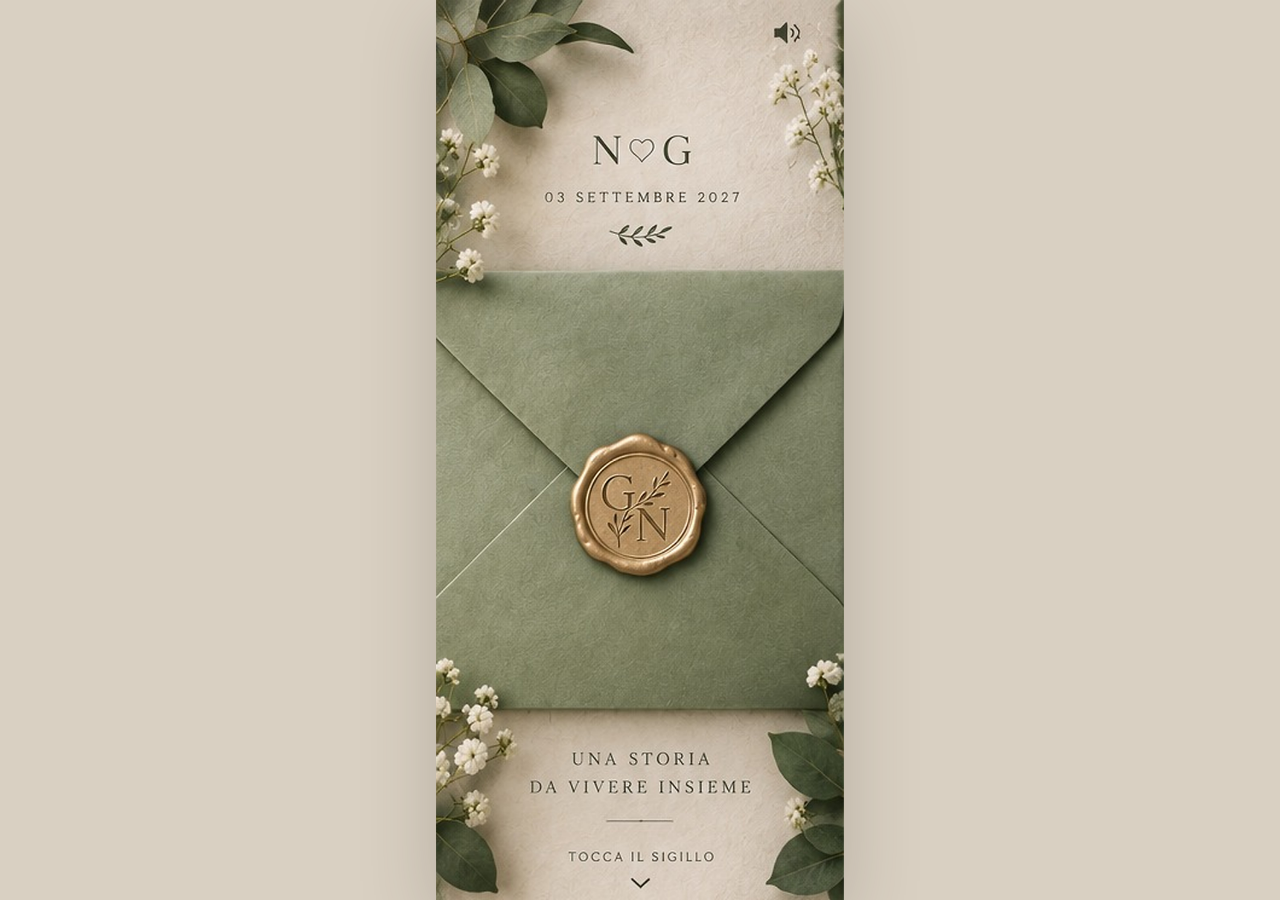
==== index.html @ 0cce2d33 "Add files via upload" ====
<!doctype html>
<html lang="it">
<head>
  <meta charset="utf-8">
  <meta name="viewport" content="width=device-width,initial-scale=1,viewport-fit=cover">
  <meta name="theme-color" content="#f4efe5">
  <meta http-equiv="Cache-Control" content="no-cache, no-store, must-revalidate">
  <meta http-equiv="Pragma" content="no-cache">
  <meta http-equiv="Expires" content="0">
  <meta name="wedding-site-version" content="tenuta-cartirago-foto-tramonto">
  <title>Nicola ♡ Giada — The Wedding Book</title>

  <link rel="preconnect" href="https://fonts.googleapis.com">
  <link rel="preconnect" href="https://fonts.gstatic.com" crossorigin>
  <link href="https://fonts.googleapis.com/css2?family=Allura&family=Cormorant+Garamond:wght@400;500;600&family=Lora:ital,wght@0,400;1,400&display=swap" rel="stylesheet">
  <style>
:root{
  --ivory:#f8f3e8;
  --paper:#fbf7ee;
  --paper-dark:#eee5d5;
  --sage:#9da58a;
  --sage-light:#c7ccb7;
  --sage-dark:#606a54;
  --olive:#747c62;
  --gold:#c6a66a;
  --ink:#36382f;
  --muted:#76766c;
  --shadow:rgba(61,49,32,.20);
  --ease:cubic-bezier(.22,.72,.2,1);
}

*{box-sizing:border-box}

html,body{
  margin:0;
  min-height:100%;
  background:#171914;
  color:var(--ink);
  font-family:"Lora",serif;
}

button,input,textarea,select{font:inherit}
button{touch-action:manipulation}
.hidden{display:none!important}

.screen{
  min-height:100svh;
  position:relative;
  overflow:hidden;
}

/* INTRO */

.intro{
  display:grid;
  place-items:center;
  text-align:center;
  color:#f4ead9;
  background:
    radial-gradient(circle at 50% 34%,rgba(221,201,161,.18),transparent 28%),
    linear-gradient(180deg,#080a07,#11150f);
}

.intro::after{
  content:"";
  position:absolute;
  inset:0;
  background:radial-gradient(circle,transparent 38%,rgba(0,0,0,.60) 100%);
}

.intro-light{
  position:absolute;
  inset:-20%;
  background:linear-gradient(108deg,transparent 42%,rgba(255,241,211,.13) 50%,transparent 58%);
  animation:introBeam 6.5s ease-in-out infinite;
}

.intro-content{
  position:relative;
  z-index:2;
  padding:28px;
}

.intro-monogram{
  margin:0;
  color:#d6bb82;
  font-family:"Cormorant Garamond",serif;
  font-size:clamp(64px,16vw,132px);
  letter-spacing:.12em;
}

.intro h1{
  margin:12px 0 8px;
  font-family:"Cormorant Garamond",serif;
  font-size:clamp(34px,7vw,60px);
  line-height:.98;
  font-weight:500;
}

.intro-subtitle{
  margin:0 0 26px;
  color:#c2b08e;
  font-size:11px;
  text-transform:uppercase;
  letter-spacing:.22em;
}

/* BUTTONS */

.button{
  border-radius:999px;
  padding:13px 22px;
  cursor:pointer;
  transition:.25s ease;
}

.button:hover{transform:translateY(-2px)}

.button-light{
  color:#f5ead5;
  border:1px solid rgba(245,234,213,.42);
  background:rgba(255,255,255,.03);
}

.button-sage{
  border:0;
  color:white;
  background:var(--sage-dark);
  box-shadow:0 10px 22px rgba(70,78,61,.18);
}

.button-outline{
  color:var(--sage-dark);
  border:1px solid rgba(96,106,84,.35);
  background:rgba(255,255,255,.36);
}

/* ENVELOPE — VERSIONE 2 CINEMATOGRAFICA */

.envelope-stage{
  display:grid;
  place-items:center;
  overflow:hidden;
  background:#d6c7b2;
  perspective:1600px;
}

.photo-envelope-scene{
  position:absolute;
  inset:0;
  z-index:3;
  overflow:hidden;
  background:#d6c7b2;
  transition:
    opacity 1.05s ease,
    transform 1.35s cubic-bezier(.2,.72,.2,1),
    filter 1.05s ease;
}

/*
  Il "canvas" mantiene sempre le proporzioni esatte della fotografia.
  In questo modo il pulsante invisibile resta davvero sopra il sigillo
  sia su computer sia su telefono.
*/
.photo-canvas{
  position:absolute;
  left:50%;
  top:50%;
  width:max(100vw,151.39vh);
  aspect-ratio:1149 / 759;
  transform:translate(-50%,-50%) scale(1);
  transform-origin:50% 55%;
  transition:
    transform 1.35s cubic-bezier(.18,.82,.2,1),
    filter .9s ease;
}

.photo-envelope-image{
  position:absolute;
  inset:0;
  width:100%;
  height:100%;
  object-fit:fill;
  user-select:none;
  pointer-events:none;
  filter:saturate(.98) contrast(1.015);
}

/* Area cliccabile esattamente sopra la ceralacca della fotografia */
.photo-seal-hotspot{
  position:absolute;
  z-index:8;
  left:50.25%;
  top:55.15%;
  width:12.7%;
  aspect-ratio:1;
  transform:translate(-50%,-50%);
  border:0;
  border-radius:50%;
  background:transparent;
  cursor:pointer;
  padding:0;
  touch-action:manipulation;
  -webkit-tap-highlight-color:transparent;
}

.photo-seal-hotspot::after{
  content:"";
  position:absolute;
  inset:12%;
  border-radius:50%;
  background:radial-gradient(circle,rgba(255,255,255,.08),transparent 68%);
  opacity:0;
  transition:opacity .25s ease;
}

.photo-seal-hotspot:hover::after,
.photo-seal-hotspot:focus-visible::after{
  opacity:1;
}

.seal-focus-ring{
  position:absolute;
  inset:6%;
  border:1px solid rgba(255,255,255,.42);
  border-radius:50%;
  opacity:0;
  transform:scale(.86);
  transition:opacity .25s ease,transform .25s ease;
}

.photo-seal-hotspot:hover .seal-focus-ring,
.photo-seal-hotspot:focus-visible .seal-focus-ring{
  opacity:.75;
  transform:scale(1);
}

.photo-envelope-hint{
  position:absolute;
  left:50%;
  top:89.3%;
  transform:translateX(-50%);
  width:max-content;
  margin:0;
  color:#625d50;
  font-size:clamp(9px,.85vw,12px);
  letter-spacing:.17em;
  text-transform:uppercase;
  text-align:center;
  transition:opacity .35s ease,transform .35s ease;
}

/* Piccole fratture luminose: compaiono soltanto dopo il click */
.seal-crack{
  position:absolute;
  left:50%;
  top:50%;
  width:2px;
  height:34%;
  border-radius:3px;
  background:linear-gradient(to bottom,rgba(255,255,255,.95),rgba(244,232,190,.38),transparent);
  box-shadow:0 0 7px rgba(255,247,209,.85);
  transform-origin:top center;
  opacity:0;
}

.crack-one{transform:translate(-50%,-5%) rotate(18deg)}
.crack-two{transform:translate(-50%,-2%) rotate(139deg)}
.crack-three{transform:translate(-50%,-3%) rotate(256deg)}

.opening-glow{
  position:absolute;
  z-index:7;
  left:50%;
  top:55%;
  width:18%;
  aspect-ratio:1;
  transform:translate(-50%,-50%) scale(.3);
  border-radius:50%;
  background:radial-gradient(circle,
    rgba(255,250,225,.82) 0%,
    rgba(255,238,184,.28) 38%,
    transparent 72%);
  opacity:0;
  pointer-events:none;
}

.photo-envelope-scene.breaking .photo-envelope-hint{
  opacity:0;
  transform:translateX(-50%) translateY(8px);
}

.photo-envelope-scene.breaking .photo-canvas{
  animation:envelopePress .65s cubic-bezier(.25,.8,.2,1) both;
}

.photo-envelope-scene.breaking .photo-seal-hotspot{
  animation:sealPress .62s cubic-bezier(.2,.75,.2,1) both;
}

.photo-envelope-scene.breaking .seal-crack{
  animation:showCrack .42s .16s ease-out forwards;
}

.photo-envelope-scene.breaking .opening-glow{
  animation:glowBurst .9s .2s ease-out forwards;
}

.photo-envelope-scene.opening .photo-canvas{
  transform:translate(-50%,-50%) scale(1.075) rotateX(2deg);
  filter:brightness(1.04) blur(.25px);
}

.photo-envelope-scene.depart{
  opacity:0;
  transform:scale(1.045);
  filter:blur(6px) brightness(1.08);
  pointer-events:none;
}

@keyframes envelopePress{
  0%{transform:translate(-50%,-50%) scale(1)}
  44%{transform:translate(-50%,-50%) scale(.992)}
  100%{transform:translate(-50%,-50%) scale(1.018)}
}

@keyframes sealPress{
  0%{transform:translate(-50%,-50%) scale(1)}
  42%{transform:translate(-50%,-50%) scale(.91)}
  72%{transform:translate(-50%,-50%) scale(1.055)}
  100%{transform:translate(-50%,-50%) scale(1)}
}

@keyframes showCrack{
  0%{opacity:0;filter:blur(3px);height:0}
  45%{opacity:1;filter:blur(0);height:26%}
  100%{opacity:.82;filter:blur(0);height:39%}
}

@keyframes glowBurst{
  0%{opacity:0;transform:translate(-50%,-50%) scale(.25)}
  28%{opacity:.95}
  100%{opacity:0;transform:translate(-50%,-50%) scale(4.5)}
}

@media(max-width:680px){
  .photo-canvas{
    width:max(100vw,151.39vh);
  }

  .photo-seal-hotspot{
    left:50.25%;
    top:55.15%;
    width:13.8%;
    min-width:78px;
    min-height:78px;
  }

  .photo-envelope-hint{
    top:89.4%;
    width:82vw;
    font-size:9px;
  }
}

/* PETALS */

.petals{
  position:absolute;
  inset:0;
  z-index:8;
  overflow:hidden;
  pointer-events:none;
  opacity:0;
  transition:opacity .3s ease;
}

.petals.active{opacity:1}

.petal{
  position:absolute;
  top:-12vh;
  width:18px;
  height:28px;
  border-radius:70% 30% 70% 30%;
  background:
    radial-gradient(circle at 30% 25%,rgba(255,255,255,.9),transparent 24%),
    linear-gradient(145deg,#fff8f2,#efc9c2);
  box-shadow:0 4px 8px rgba(89,62,49,.10);
  opacity:.88;
  animation:petalFall linear forwards;
}

.petal.ivory{
  background:
    radial-gradient(circle at 30% 25%,rgba(255,255,255,.95),transparent 24%),
    linear-gradient(145deg,#fffdf7,#eee4d6);
}

@keyframes petalFall{
  0%{transform:translate3d(0,-8vh,0) rotate(0deg)}
  50%{transform:translate3d(var(--drift),52vh,0) rotate(210deg)}
  100%{
    transform:translate3d(calc(var(--drift) * -0.35),112vh,0) rotate(420deg);
    opacity:.18;
  }
}

/* INVITATION FLY-IN */

.invitation{
  position:relative;
  z-index:9;
  width:min(92vw,700px);
  opacity:0;
  transform:translate3d(34vw,-25vh,0) rotate(10deg) scale(.66);
  pointer-events:none;
  filter:blur(3px);
}

.invitation.show{
  pointer-events:auto;
  animation:invitationFlyIn 1.35s cubic-bezier(.18,.84,.22,1) forwards;
}

@keyframes invitationFlyIn{
  0%{
    opacity:0;
    transform:translate3d(0,28vh,120px) rotateX(18deg) rotateZ(-2deg) scale(.72);
    filter:blur(5px);
  }
  38%{
    opacity:1;
    transform:translate3d(0,-2vh,20px) rotateX(-2deg) rotateZ(.7deg) scale(1.028);
    filter:blur(0);
  }
  72%{
    transform:translate3d(0,1vh,0) rotateX(0) rotateZ(-.25deg) scale(.992);
  }
  100%{
    opacity:1;
    transform:none;
    filter:blur(0);
  }
}

.hidden-card{position:relative}

.invitation-inner{
  min-height:500px;
  display:flex;
  align-items:center;
  justify-content:center;
  flex-direction:column;
  text-align:center;
  padding:70px clamp(28px,7vw,86px);
  box-shadow:0 28px 48px rgba(64,48,28,.20);
}

.invitation-inner p:not(.eyebrow):not(.script-title):not(.invitation-date){
  max-width:530px;
  line-height:1.75;
}

.invitation-date{
  position:relative;
  z-index:2;
  margin:6px 0 4px;
  color:var(--sage-dark);
  font-family:"Cormorant Garamond",serif;
  font-size:clamp(24px,4.4vw,34px);
  letter-spacing:.10em;
  text-transform:uppercase;
}

@media(max-width:680px){
  .photo-envelope-image{
    object-position:center center;
  }

  .photo-seal-hotspot{
    top:53.2%;
    width:86px;
    height:86px;
  }

  .photo-envelope-hint{
    bottom:4.5%;
    width:80%;
    font-size:10px;
  }
}


/* UNICA MODIFICA: PARTECIPAZIONE ROMANTICA DOPO IL SIGILLO */

.invitation-new-cover{
  position:relative;
  width:min(96vw,1180px);
  aspect-ratio:1781 / 883;
  overflow:hidden;
  border-radius:18px;
  box-shadow:0 32px 72px rgba(55,45,30,.28);
  background:#eee3d3;
}

.invitation-new-cover-image{
  display:block;
  width:100%;
  height:100%;
  object-fit:cover;
  object-position:center;
  user-select:none;
  pointer-events:none;
}

.invitation-new-cover-button{
  position:absolute;
  z-index:12;
  left:50%;
  top:70.4%;
  width:25%;
  height:14%;
  min-width:230px;
  min-height:68px;
  transform:translate(-50%,-50%);
  border:0;
  border-radius:999px;
  background:rgba(255,255,255,.001);
  cursor:pointer;
  -webkit-tap-highlight-color:transparent;
  transition:transform .25s ease,box-shadow .25s ease;
}

.invitation-new-cover-button:hover,
.invitation-new-cover-button:focus-visible{
  transform:translate(-50%,-50%) scale(1.055);
  box-shadow:0 0 35px rgba(222,184,91,.45);
  outline:none;
}

@media(max-width:680px){
  .invitation-new-cover{
    width:100vw;
    height:100svh;
    aspect-ratio:auto;
    border-radius:0;
  }

  .invitation-new-cover-image{
    object-fit:cover;
    object-position:center;
  }

  .invitation-new-cover-button{
    top:70.5%;
    width:58%;
    min-width:185px;
    height:14%;
    min-height:72px;
  }
}

/* BOOK */

.book-stage{
  display:grid;
  place-items:center;
  padding:3svh 0;
  background:
    radial-gradient(circle at 50% 25%,rgba(255,255,255,.72),transparent 38%),
    linear-gradient(180deg,#d8ccb9,#bcae96);
}

.book-shell{
  width:min(95vw,900px);
}

.book{
  position:relative;
  width:100%;
  height:min(91svh,930px);
  perspective:2600px;
  filter:drop-shadow(0 34px 48px rgba(51,40,26,.27));
}

.page{
  position:absolute;
  inset:0;
  opacity:0;
  pointer-events:none;
  overflow-y:auto;
  overflow-x:hidden;
  border-radius:7px 17px 17px 7px;
  transform-origin:left center;
  overscroll-behavior:contain;
  scroll-behavior:smooth;
  scrollbar-width:thin;
  scrollbar-color:rgba(96,106,84,.30) transparent;
  background:var(--paper);
}

.page::-webkit-scrollbar{width:5px}
.page::-webkit-scrollbar-track{background:transparent}
.page::-webkit-scrollbar-thumb{
  border-radius:99px;
  background:rgba(96,106,84,.25);
}

.page.current{
  z-index:4;
  opacity:1;
  pointer-events:auto;
}

.page.revealed{
  z-index:3;
  opacity:1;
}

.page.turning{
  z-index:8;
  opacity:1;
  animation:pageTurn .82s var(--ease) forwards;
}

.page-inner{
  position:relative;
  width:100%;
  min-height:100%;
  padding:clamp(58px,7vh,82px) clamp(28px,7vw,78px) 110px;
  display:flex;
  flex-direction:column;
  align-items:center;
  text-align:center;
}

.stationery{
  background:
    linear-gradient(rgba(255,255,255,.13),rgba(255,255,255,.13)),
    radial-gradient(circle at 18% 8%,rgba(255,255,255,.9),transparent 25%),
    radial-gradient(circle at 80% 88%,rgba(205,193,169,.13),transparent 30%),
    repeating-linear-gradient(0deg,rgba(120,110,88,.018) 0 1px,transparent 1px 4px),
    var(--paper);
}

.stationery::before{
  content:"";
  position:absolute;
  inset:18px;
  border:1px solid rgba(96,106,84,.34);
  border-radius:3px 18px 18px 3px;
  pointer-events:none;
}

.stationery::after{
  content:"";
  position:absolute;
  inset:28px;
  border:1px solid rgba(198,166,106,.12);
  pointer-events:none;
}

.eyebrow{
  position:relative;
  z-index:2;
  margin:0;
  color:var(--sage-dark);
  font-size:11px;
  line-height:1.2;
  text-transform:uppercase;
  letter-spacing:.18em;
}

.script-title{
  position:relative;
  z-index:2;
  margin:0;
  color:var(--sage-dark);
  font-family:"Allura",cursive;
  font-weight:400;
  line-height:.95;
}

.display-title{font-size:clamp(58px,11vw,104px)}
.page-title{
  max-width:100%;
  font-size:clamp(50px,9vw,82px);
  overflow-wrap:break-word;
}

.heart-divider{
  position:relative;
  z-index:2;
  display:flex;
  align-items:center;
  justify-content:center;
  gap:12px;
  width:min(100%,280px);
  margin:18px auto;
  color:var(--sage-dark);
}

.heart-divider.compact{
  width:170px;
  margin:10px auto 13px;
}

.heart-divider span{
  flex:1;
  height:1px;
  background:linear-gradient(90deg,transparent,rgba(96,106,84,.60));
}

.heart-divider span:last-child{
  background:linear-gradient(90deg,rgba(96,106,84,.60),transparent);
}

.heart-divider b{font-weight:400}

.small-monogram{
  position:absolute;
  z-index:3;
  top:43px;
  right:58px;
  margin:0;
  color:var(--sage-dark);
  font-family:"Cormorant Garamond",serif;
  letter-spacing:.14em;
}

.cover-page{justify-content:center}
.cover-quote{
  z-index:2;
  margin:0;
  font-family:"Cormorant Garamond",serif;
  font-size:clamp(22px,4vw,32px);
  line-height:1.45;
}

.wax-seal{
  z-index:2;
  width:92px;
  height:92px;
  margin-top:30px;
  display:grid;
  place-items:center;
  border-radius:50%;
  color:#ece6d5;
  font-size:34px;
  background:
    radial-gradient(circle at 35% 28%,rgba(255,255,255,.28),transparent 13%),
    radial-gradient(circle,#8a9575 0 56%,#6d785e 57% 100%);
  box-shadow:0 9px 18px rgba(72,76,61,.22),inset 0 0 0 5px rgba(255,255,255,.09);
}

.small-seal{
  width:76px;
  height:76px;
  margin:22px 0;
  font-size:27px;
}

/* BOTANICAL DETAILS */

.botanical{
  position:absolute;
  z-index:1;
  width:175px;
  height:260px;
  opacity:.82;
  pointer-events:none;
  filter:drop-shadow(0 4px 4px rgba(52,61,44,.08));
}

.botanical::before{
  content:"";
  position:absolute;
  left:48%;
  top:2%;
  width:2px;
  height:96%;
  border-radius:3px;
  background:linear-gradient(var(--sage-dark),rgba(96,106,84,.15));
  transform:rotate(15deg);
  transform-origin:bottom;
}

.botanical::after{
  content:"";
  position:absolute;
  inset:0;
  background:
    radial-gradient(ellipse at 39% 13%,rgba(125,139,105,.82) 0 9%,transparent 10%),
    radial-gradient(ellipse at 65% 23%,rgba(151,163,128,.82) 0 10%,transparent 11%),
    radial-gradient(ellipse at 34% 34%,rgba(112,129,94,.78) 0 10%,transparent 11%),
    radial-gradient(ellipse at 69% 45%,rgba(154,166,132,.82) 0 11%,transparent 12%),
    radial-gradient(ellipse at 30% 57%,rgba(107,123,90,.76) 0 10%,transparent 11%),
    radial-gradient(ellipse at 67% 70%,rgba(142,156,118,.78) 0 11%,transparent 12%),
    radial-gradient(ellipse at 40% 84%,rgba(126,142,104,.76) 0 10%,transparent 11%);
  transform:rotate(15deg);
}

.botanical-top-left{left:12px;top:-6px;transform:rotate(-25deg)}
.botanical-top-right{right:16px;top:-10px;transform:rotate(28deg) scaleX(-1)}
.botanical-bottom-left{left:20px;bottom:-20px;transform:rotate(205deg)}
.botanical-bottom-right{right:15px;bottom:-24px;transform:rotate(155deg) scaleX(-1)}
.botanical.small{width:130px;height:195px;opacity:.66}
.botanical.medium{width:170px;height:250px}
.botanical.large{width:220px;height:320px}

.gold-speckles{
  position:absolute;
  z-index:1;
  width:170px;
  height:250px;
  opacity:.55;
  background:
    radial-gradient(circle at 20% 18%,var(--gold) 0 1.4px,transparent 1.8px),
    radial-gradient(circle at 43% 33%,var(--gold) 0 1px,transparent 1.5px),
    radial-gradient(circle at 72% 12%,var(--gold) 0 1.2px,transparent 1.7px),
    radial-gradient(circle at 78% 54%,var(--gold) 0 1.5px,transparent 2px),
    radial-gradient(circle at 30% 68%,var(--gold) 0 1px,transparent 1.5px),
    radial-gradient(circle at 60% 82%,var(--gold) 0 1.3px,transparent 1.8px),
    radial-gradient(circle at 12% 90%,var(--gold) 0 1px,transparent 1.5px);
}

.speckles-left{left:20px;top:120px}
.speckles-right{right:18px;top:100px}

/* TIMELINE */

.timeline-page{align-items:flex-start}
.timeline-page .page-title,
.timeline-page .heart-divider{align-self:center}

.timeline{
  position:relative;
  z-index:2;
  width:min(100%,610px);
  margin:14px auto 0;
  text-align:left;
}

.timeline::before{
  content:"";
  position:absolute;
  left:28px;
  top:22px;
  bottom:28px;
  border-left:1px dotted rgba(96,106,84,.56);
}

.timeline-item{
  position:relative;
  display:grid;
  grid-template-columns:58px 1fr;
  gap:16px;
  margin-bottom:21px;
}

.timeline-icon{
  width:42px;
  height:42px;
  display:grid;
  place-items:center;
  border-radius:50%;
  color:var(--sage-dark);
  background:var(--sage-light);
  border:1px solid rgba(96,106,84,.22);
}

.timeline-item span,
.timeline-item strong,
.timeline-item p{
  display:block;
}

.timeline-item span{
  margin-bottom:4px;
  color:var(--sage-dark);
  font-size:10px;
  text-transform:uppercase;
  letter-spacing:.14em;
}

.timeline-item strong{
  font-family:"Cormorant Garamond",serif;
  font-size:21px;
  font-weight:600;
}

.timeline-item p{
  margin:3px 0 0;
  color:var(--muted);
  font-size:14px;
  line-height:1.5;
}

/* STORY PAGES */

.story-page{
  justify-content:flex-start;
}

.polaroid{
  position:relative;
  z-index:2;
  width:min(100%,550px);
  margin:14px auto 20px;
  padding:12px 12px 38px;
  background:#fffdf8;
  box-shadow:0 18px 34px var(--shadow);
}

.polaroid::before{
  content:"";
  position:absolute;
  top:-14px;
  left:50%;
  width:96px;
  height:30px;
  transform:translateX(-50%) rotate(-2deg);
  background:rgba(226,213,186,.74);
  box-shadow:0 2px 5px rgba(80,65,40,.08);
}

.polaroid img{
  display:block;
  width:100%;
  max-height:43svh;
  object-fit:contain;
  background:#e9e0d1;
}

.slight-left{transform:rotate(-1deg)}
.slight-right{transform:rotate(1deg)}

.story-copy{
  position:relative;
  z-index:2;
  width:min(100%,610px);
  margin:6px auto 0;
  font-family:"Cormorant Garamond",serif;
  font-size:clamp(20px,3.4vw,27px);
  line-height:1.43;
}

.page-intro{
  position:relative;
  z-index:2;
  width:min(100%,570px);
  margin:0 auto 14px;
  color:var(--muted);
  line-height:1.6;
}

/* COLLAGE */

.photo-collage{
  position:relative;
  z-index:2;
  width:min(100%,630px);
  height:430px;
  margin:4px auto 14px;
}

.collage-card{
  position:absolute;
  margin:0;
  padding:9px 9px 28px;
  background:#fffdf8;
  box-shadow:0 15px 28px var(--shadow);
}

.collage-card img{
  display:block;
  width:100%;
  height:100%;
  object-fit:cover;
}

.card-one{
  left:2%;
  top:10%;
  width:43%;
  height:47%;
  transform:rotate(-5deg);
}

.card-two{
  right:1%;
  top:4%;
  width:45%;
  height:49%;
  transform:rotate(4deg);
}

.card-three{
  left:27%;
  bottom:1%;
  width:46%;
  height:52%;
  transform:rotate(-1deg);
}

.short-copy{font-size:clamp(18px,3vw,24px)}

/* CHAPTER V — fixed overflow */

.chapter-five .page-inner{
  padding-top:46px;
}

.chapter-five .page-title{
  font-size:clamp(46px,8vw,74px);
}

.proposal-photo{
  width:min(100%,490px);
  margin-top:8px;
  margin-bottom:34px;
  padding-bottom:28px;
}

.proposal-photo img{
  max-height:38svh;
}

.proposal-date{
  position:relative;
  z-index:2;
  margin:0 0 5px;
  color:var(--sage-dark);
  font-size:11px;
  text-transform:uppercase;
  letter-spacing:.14em;
}

.proposal-copy{
  max-width:580px;
  margin-top:0;
  font-size:clamp(18px,2.8vw,24px);
  line-height:1.36;
}

/* WEDDING */

.wedding-page{justify-content:center}

.wedding-intro{
  position:relative;
  z-index:2;
  width:min(100%,560px);
  margin:4px auto 22px;
  font-family:"Cormorant Garamond",serif;
  font-size:clamp(22px,3.6vw,29px);
  line-height:1.45;
}

.wedding-details{
  position:relative;
  z-index:2;
  width:min(100%,700px);
  display:grid;
  grid-template-columns:repeat(3,1fr);
  gap:1px;
  padding:1px;
  background:rgba(96,106,84,.22);
}

.wedding-details>div{
  min-height:150px;
  display:flex;
  align-items:center;
  justify-content:center;
  flex-direction:column;
  padding:18px;
  background:rgba(251,247,238,.88);
}

.detail-icon{
  margin-bottom:10px;
  color:var(--sage-dark);
  font-size:28px;
}

.wedding-details small{
  margin-bottom:5px;
  color:var(--sage-dark);
  font-size:9px;
  text-transform:uppercase;
  letter-spacing:.15em;
}

.wedding-details strong{
  font-family:"Cormorant Garamond",serif;
  font-size:20px;
}

.script-note{
  position:relative;
  z-index:2;
  margin:30px 0 0;
  color:var(--sage-dark);
  font-family:"Allura",cursive;
  font-size:42px;
}

/* RSVP */


/* COUNTDOWN */

.countdown-page{
  text-align:center;
  justify-content:center;
}

.countdown-intro{
  max-width:520px;
  margin:2px auto 26px;
  line-height:1.65;
}

.countdown{
  position:relative;
  z-index:2;
  width:min(100%,520px);
  margin:0 auto;
  padding:26px 22px 22px;
  border:1px solid rgba(172,145,82,.34);
  background:rgba(255,255,255,.30);
  box-shadow:0 18px 36px rgba(70,59,39,.08);
}

.countdown::before,
.countdown::after{
  content:"";
  position:absolute;
  top:13px;
  width:44px;
  height:1px;
  background:linear-gradient(90deg,transparent,rgba(174,143,73,.75),transparent);
}

.countdown::before{left:16px}
.countdown::after{right:16px}

.countdown-main{
  display:flex;
  align-items:center;
  justify-content:center;
  flex-direction:column;
  padding-bottom:18px;
}

.countdown-main strong{
  color:var(--sage-dark);
  font-family:"Cormorant Garamond",serif;
  font-size:clamp(74px,12vw,116px);
  font-weight:500;
  line-height:.78;
  letter-spacing:.02em;
  font-variant-numeric:tabular-nums;
  text-shadow:0 5px 18px rgba(77,91,68,.10);
}

.countdown-main span,
.countdown-small span{
  margin-top:9px;
  color:#837b6e;
  font-size:10px;
  letter-spacing:.20em;
  text-transform:uppercase;
}

.countdown-small{
  display:grid;
  grid-template-columns:repeat(3,1fr);
  border-top:1px solid rgba(111,123,98,.22);
  padding-top:18px;
}

.countdown-small div{
  display:flex;
  align-items:center;
  flex-direction:column;
}

.countdown-small div + div{
  border-left:1px solid rgba(111,123,98,.18);
}

.countdown-small strong{
  color:#4d5948;
  font-family:"Cormorant Garamond",serif;
  font-size:clamp(30px,5vw,44px);
  font-weight:500;
  line-height:1;
  font-variant-numeric:tabular-nums;
}

.countdown-note{
  margin:22px 0 5px;
  color:var(--sage-dark);
  font-family:"Italianno",cursive;
  font-size:clamp(30px,5vw,43px);
}

.provisional-note{
  margin:0;
  color:#928a7f;
  font-size:10px;
  letter-spacing:.08em;
  text-transform:uppercase;
}

/* ITINERARIO */

.itinerary-page{
  justify-content:flex-start;
}

.day-itinerary{
  position:relative;
  width:min(100%,570px);
  margin:8px auto 16px;
  text-align:left;
}

.day-itinerary::before{
  content:"";
  position:absolute;
  left:23px;
  top:22px;
  bottom:22px;
  width:1px;
  background:linear-gradient(to bottom,
    transparent,
    rgba(111,123,98,.48) 8%,
    rgba(111,123,98,.48) 92%,
    transparent);
}

.itinerary-stop{
  position:relative;
  display:grid;
  grid-template-columns:48px 1fr;
  gap:13px;
  align-items:start;
  padding:7px 0 10px;
}

.itinerary-symbol{
  position:relative;
  z-index:2;
  display:grid;
  place-items:center;
  width:46px;
  height:46px;
  border:1px solid rgba(151,126,68,.38);
  border-radius:50%;
  color:var(--sage-dark);
  background:#f8f3e9;
  font-family:"Cormorant Garamond",serif;
  font-size:22px;
  box-shadow:0 6px 16px rgba(65,57,43,.08);
}

.itinerary-stop strong{
  display:block;
  margin-top:1px;
  color:var(--sage-dark);
  font-family:"Cormorant Garamond",serif;
  font-size:21px;
  font-weight:600;
}

.itinerary-stop span{
  display:block;
  margin-top:1px;
  color:#666156;
  font-size:12px;
  line-height:1.45;
}

.itinerary-stop small{
  display:block;
  margin-top:3px;
  color:#a08b58;
  font-size:9px;
  letter-spacing:.14em;
  text-transform:uppercase;
}

.location-coming{
  display:flex;
  align-items:center;
  justify-content:center;
  gap:12px;
  width:min(100%,440px);
  margin:10px auto 0;
  padding:13px 18px;
  border-top:1px solid rgba(151,126,68,.28);
  border-bottom:1px solid rgba(151,126,68,.28);
}

.location-coming > span{
  color:var(--sage-dark);
  font-size:26px;
}

.location-coming div{
  text-align:left;
}

.location-coming small,
.location-coming strong{
  display:block;
}

.location-coming small{
  color:#8d867b;
  font-size:9px;
  letter-spacing:.14em;
  text-transform:uppercase;
}

.location-coming strong{
  color:var(--sage-dark);
  font-family:"Cormorant Garamond",serif;
  font-size:20px;
  font-weight:600;
}

@media(max-width:680px){
  .countdown{
    padding:22px 14px 18px;
  }

  .countdown-main strong{
    font-size:72px;
  }

  .countdown-small strong{
    font-size:30px;
  }

  .day-itinerary{
    margin-top:2px;
  }

  .itinerary-stop{
    grid-template-columns:42px 1fr;
    gap:10px;
    padding:5px 0 7px;
  }

  .day-itinerary::before{
    left:20px;
  }

  .itinerary-symbol{
    width:40px;
    height:40px;
    font-size:19px;
  }

  .itinerary-stop strong{
    font-size:18px;
  }

  .itinerary-stop span{
    font-size:11px;
  }
}


.rsvp-page{justify-content:flex-start}

.rsvp-form{
  position:relative;
  z-index:2;
  width:min(100%,620px);
  margin-top:8px;
  padding-bottom:12px;
  text-align:left;
}

.form-grid{
  display:grid;
  grid-template-columns:1fr 1fr;
  gap:12px;
}

.rsvp-form label{
  display:block;
  margin:11px 0 0;
}

.rsvp-form label span{
  display:block;
  margin-bottom:5px;
  color:var(--sage-dark);
  font-size:11px;
}

.rsvp-form input,
.rsvp-form select,
.rsvp-form textarea{
  width:100%;
  padding:12px 13px;
  border:1px solid rgba(96,106,84,.28);
  border-radius:8px;
  outline:0;
  color:var(--ink);
  background:rgba(255,255,255,.55);
}

.rsvp-form input:focus,
.rsvp-form select:focus,
.rsvp-form textarea:focus{
  border-color:var(--sage);
  box-shadow:0 0 0 3px rgba(157,165,138,.14);
}

.rsvp-form textarea{
  min-height:88px;
  resize:vertical;
}

.rsvp-form .button{
  display:block;
  margin:18px auto 0;
}

.rsvp-form .button:disabled{
  opacity:.65;
  cursor:wait;
}

.confirmation{
  display:none;
  margin-top:14px;
  text-align:center;
  color:var(--sage-dark);
  font-style:italic;
}

.final-page{justify-content:center}
.final-copy{
  position:relative;
  z-index:2;
  width:min(100%,570px);
  margin:15px auto;
  font-family:"Cormorant Garamond",serif;
  font-size:clamp(25px,4.4vw,36px);
  line-height:1.43;
}

.final-signature{font-size:clamp(56px,10vw,88px)}


/* INTERAZIONI DEL LIBRO */

.book-toolbar{
  position:relative;
  z-index:45;
  width:min(95vw,900px);
  height:44px;
  margin:0 auto 9px;
  display:grid;
  grid-template-columns:auto 1fr auto;
  gap:12px;
  align-items:center;
}

.book-tool{
  min-width:92px;
  height:38px;
  border:1px solid rgba(96,106,84,.30);
  border-radius:999px;
  color:var(--sage-dark);
  background:rgba(251,247,238,.88);
  box-shadow:0 8px 18px rgba(56,48,34,.10);
  cursor:pointer;
  font-size:12px;
  letter-spacing:.05em;
}

.book-tool span{margin-left:4px}
.book-tool[aria-pressed="true"]{
  color:white;
  background:var(--sage-dark);
}

.reading-progress{
  height:5px;
  overflow:hidden;
  border-radius:999px;
  background:rgba(255,255,255,.48);
  box-shadow:inset 0 0 0 1px rgba(96,106,84,.16);
}

#readingProgressBar{
  width:0;
  height:100%;
  border-radius:inherit;
  background:linear-gradient(90deg,var(--sage),var(--gold));
  transition:width .55s var(--ease);
}

.chapter-menu{
  position:fixed;
  inset:0;
  z-index:100;
  display:grid;
  place-items:center;
  padding:22px;
  background:rgba(32,33,28,.48);
  backdrop-filter:blur(8px);
}

.chapter-menu-card{
  width:min(92vw,500px);
  max-height:82vh;
  overflow:auto;
  padding:25px;
  background:var(--paper);
  border:1px solid rgba(198,166,106,.45);
  box-shadow:0 30px 70px rgba(31,30,25,.32);
}

.chapter-menu-head{
  display:flex;
  justify-content:space-between;
  align-items:center;
  padding-bottom:15px;
  border-bottom:1px solid rgba(96,106,84,.18);
}

.chapter-menu-head small{
  display:block;
  color:var(--gold);
  font-size:9px;
  letter-spacing:.15em;
  text-transform:uppercase;
}

.chapter-menu-head strong{
  display:block;
  color:var(--sage-dark);
  font-family:"Allura",cursive;
  font-size:44px;
  font-weight:400;
}

.chapter-menu-head button{
  width:38px;
  height:38px;
  border:0;
  border-radius:50%;
  color:var(--sage-dark);
  background:var(--sage-light);
  cursor:pointer;
  font-size:23px;
}

#chapterLinks{
  display:grid;
  gap:5px;
  margin-top:14px;
}

.chapter-link{
  display:flex;
  align-items:center;
  justify-content:space-between;
  gap:12px;
  width:100%;
  padding:12px 13px;
  border:0;
  border-bottom:1px solid rgba(96,106,84,.10);
  color:var(--ink);
  background:transparent;
  cursor:pointer;
  text-align:left;
}

.chapter-link:hover,
.chapter-link.active{
  color:var(--sage-dark);
  background:rgba(199,204,183,.30);
}

.chapter-link small{
  color:var(--gold);
  font-size:10px;
}

/* Carta più tridimensionale */

.book::before{
  content:"";
  position:absolute;
  z-index:1;
  left:0;
  top:1.5%;
  bottom:1.5%;
  width:22px;
  border-radius:10px 0 0 10px;
  background:linear-gradient(90deg,rgba(59,48,32,.18),rgba(255,255,255,.12),transparent);
  pointer-events:none;
}

.page{
  transform-style:preserve-3d;
  backface-visibility:hidden;
  box-shadow:
    inset 18px 0 28px rgba(78,62,39,.045),
    inset -2px 0 0 rgba(255,255,255,.55);
  transition:filter .35s ease,transform .35s ease;
}

.page.current{
  animation:pageSettle .55s var(--ease);
}

.page.current::before{
  content:"";
  position:fixed;
  inset:0 auto 0 0;
  width:52px;
  pointer-events:none;
  background:linear-gradient(90deg,rgba(62,49,30,.12),rgba(255,255,255,.10),transparent);
  opacity:.62;
}

.page.turning{
  animation:realisticPageTurn 1.08s cubic-bezier(.17,.76,.18,1) forwards;
}

.page.turning::after{
  content:"";
  position:absolute;
  inset:0;
  pointer-events:none;
  background:
    radial-gradient(ellipse at 12% 50%,rgba(255,255,255,.50),transparent 27%),
    linear-gradient(90deg,rgba(56,42,23,.17),transparent 28%,rgba(255,255,255,.16) 72%,rgba(56,42,23,.10));
  animation:movingPaperShadow 1.08s ease forwards;
}

@keyframes realisticPageTurn{
  0%{
    transform:perspective(2600px) rotateY(0deg) translateZ(0) translateX(0);
    filter:brightness(1);
    opacity:1;
  }
  22%{
    transform:perspective(2600px) rotateY(-23deg) translateZ(24px) translateX(-.5%);
    filter:brightness(1.04);
  }
  54%{
    transform:perspective(2600px) rotateY(-91deg) translateZ(58px) translateX(-2%);
    filter:brightness(.91);
    opacity:1;
  }
  82%{
    transform:perspective(2600px) rotateY(-153deg) translateZ(22px) translateX(-4%);
    filter:brightness(.80);
  }
  100%{
    transform:perspective(2600px) rotateY(-179deg) translateZ(0) translateX(-5%);
    filter:brightness(.72);
    opacity:.04;
  }
}

@keyframes movingPaperShadow{
  0%{opacity:.10;transform:translateX(0)}
  48%{opacity:.68;transform:translateX(10%)}
  100%{opacity:.10;transform:translateX(45%)}
}

@keyframes pageSettle{
  0%{transform:translateX(8px) translateZ(8px);filter:brightness(1.04)}
  100%{transform:none;filter:none}
}

/* Foglie in movimento lento */

.botanical{
  transform-origin:50% 100%;
  animation:botanicalSway 7s ease-in-out infinite alternate;
}

.botanical-top-right,
.botanical-bottom-left{
  animation-delay:-2.4s;
}

@keyframes botanicalSway{
  0%{translate:0 0;rotate:-1deg}
  45%{translate:2px -1px;rotate:1.2deg}
  100%{translate:-1px 1px;rotate:-.4deg}
}

/* Dediche segrete */

.memory-trigger{
  position:relative;
  z-index:5;
  margin:17px auto 5px;
  padding:9px 16px;
  border:1px solid rgba(96,106,84,.32);
  border-radius:999px;
  color:var(--sage-dark);
  background:rgba(255,255,255,.44);
  cursor:pointer;
  transition:.25s ease;
}

.memory-trigger:hover{
  transform:translateY(-2px);
  box-shadow:0 8px 17px rgba(68,62,47,.10);
}

.memory-trigger span{
  display:inline-block;
  margin-right:6px;
  font-size:20px;
  vertical-align:-2px;
}

.memory-note{
  position:relative;
  z-index:4;
  width:min(92%,550px);
  max-height:0;
  overflow:hidden;
  margin:0 auto;
  padding:0 22px;
  opacity:0;
  color:var(--sage-dark);
  font-family:"Cormorant Garamond",serif;
  font-size:clamp(19px,3vw,25px);
  font-style:italic;
  line-height:1.45;
  transition:max-height .7s var(--ease),opacity .5s ease,padding .7s var(--ease),margin .7s var(--ease);
}

.memory-note.show{
  max-height:220px;
  margin-top:10px;
  padding:16px 22px;
  opacity:1;
  border-top:1px solid rgba(198,166,106,.32);
  border-bottom:1px solid rgba(198,166,106,.32);
}

/* Countdown: bagliore a ogni cambio minuto */

.countdown.minute-glow{
  animation:minuteGlow 1.2s ease;
}

@keyframes minuteGlow{
  0%{box-shadow:0 18px 36px rgba(70,59,39,.08)}
  40%{box-shadow:0 0 38px rgba(198,166,106,.48),0 18px 36px rgba(70,59,39,.08)}
  100%{box-shadow:0 18px 36px rgba(70,59,39,.08)}
}

/* Petali finali */

.final-celebration-page{
  overflow:hidden;
}

.final-petals{
  position:absolute;
  inset:0;
  z-index:15;
  overflow:hidden;
  pointer-events:none;
}

.final-petal{
  position:absolute;
  top:-12%;
  width:15px;
  height:24px;
  border-radius:70% 30% 65% 35%;
  opacity:.78;
  background:linear-gradient(145deg,#fffaf3,#e9c7c0);
  animation:finalPetalFall linear forwards;
}

@keyframes finalPetalFall{
  from{transform:translate3d(0,-20px,0) rotate(0deg)}
  to{transform:translate3d(var(--final-drift),110vh,0) rotate(430deg);opacity:.10}
}

/* Swipe feedback */

.book.swiping .page.current{
  transition:none;
  transform:translateX(var(--swipe-x,0px)) rotateY(calc(var(--swipe-x,0px) * -.025deg));
  box-shadow:-20px 15px 40px rgba(50,39,24,.18);
}

@media(max-width:680px){
  .book-toolbar{
    width:96vw;
    grid-template-columns:auto 1fr auto;
    gap:7px;
  }

  .book-tool{
    min-width:48px;
    width:48px;
    padding:0;
  }

  .book-tool span{display:none}

  .page.turning{
    animation-duration:.88s;
  }
}


/* NAVIGATION */

.page-nav{
  position:absolute;
  z-index:30;
  bottom:42px;
  width:42px;
  height:42px;
  padding:0 0 4px;
  display:grid;
  place-items:center;
  border:1px solid rgba(96,106,84,.25);
  border-radius:50%;
  color:white;
  cursor:pointer;
  font-family:"Cormorant Garamond",serif;
  font-size:29px;
  line-height:1;
  background:var(--sage-dark);
  box-shadow:0 8px 18px rgba(61,69,54,.20);
  transition:.22s ease;
}

.page-nav:hover{transform:translateY(-2px)}
.prev-page{left:16px;opacity:0;pointer-events:none}
.prev-page.visible{opacity:1;pointer-events:auto}
.next-page{right:16px}

.counter{
  margin-top:9px;
  color:#514c42;
  text-align:center;
  font-size:10px;
  letter-spacing:.16em;
}

/* ANIMATIONS */

@keyframes introBeam{
  0%,18%{transform:translateX(-140%)}
  62%,100%{transform:translateX(140%)}
}

@keyframes pageTurn{
  0%{transform:rotateY(0) translateX(0);opacity:1}
  48%{transform:rotateY(-74deg) translateX(-1%);opacity:.98}
  100%{transform:rotateY(-178deg) translateX(-3%);opacity:.08}
}

/* MOBILE */

@media(max-width:680px){
  .book-stage{padding:2svh 0}
  .book-shell{width:96vw}
  .book{height:94svh}

  .page-inner{
    padding:50px 18px 92px;
  }

  .stationery::before{inset:10px}
  .stationery::after{inset:17px}

  .small-monogram{
    top:28px;
    right:28px;
    font-size:12px;
  }

  .display-title{font-size:clamp(50px,16vw,76px)}
  .page-title{font-size:clamp(43px,14vw,64px)}

  .botanical.large{width:155px;height:230px}
  .botanical.medium{width:130px;height:200px}
  .botanical.small{width:95px;height:145px}
  .botanical-top-left{left:-12px}
  .botanical-top-right{right:-12px}
  .botanical-bottom-left{left:-8px}
  .botanical-bottom-right{right:-10px}

  .polaroid{
    width:min(92%,500px);
    padding:8px 8px 26px;
  }

  .polaroid img{max-height:37svh}
  .story-copy{font-size:20px;line-height:1.42}

  .photo-collage{
    height:360px;
  }

  .card-one{width:47%;height:44%}
  .card-two{width:48%;height:45%}
  .card-three{left:22%;width:56%;height:50%}

  .chapter-five .page-inner{
    padding-top:42px;
  }

  .chapter-five .page-title{
    font-size:clamp(42px,13vw,60px);
  }

  .proposal-photo{
    width:min(88%,440px);
  }

  .proposal-photo img{
    max-height:32svh;
  }

  .proposal-copy{
    width:92%;
    font-size:18px;
    line-height:1.32;
  }

  .wedding-details{
    grid-template-columns:1fr;
  }

  .wedding-details>div{
    min-height:105px;
  }

  .form-grid{
    grid-template-columns:1fr;
    gap:0;
  }

  .rsvp-form textarea{
    min-height:72px;
  }

  .page-nav{
    width:40px;
    height:40px;
    bottom:12px;
  }

  .prev-page{left:12px}
  .next-page{right:12px}
}

@media(max-height:760px) and (min-width:681px){
  .page-inner{
    padding-top:44px;
    padding-bottom:85px;
  }

  .page-title{
    font-size:clamp(42px,7vw,64px);
  }

  .polaroid img{
    max-height:35svh;
  }

  .photo-collage{
    height:350px;
  }

  .chapter-five .proposal-photo img{
    max-height:30svh;
  }
}

  
/* === CORREZIONE PARTECIPAZIONE ROMANTICA ===
   Deve vedersi INTERA e non occupare tutto lo schermo su telefono. */

.invitation-new-cover{
  width:min(86vw,980px)!important;
  height:auto!important;
  aspect-ratio:1781 / 883!important;
  max-height:78svh!important;
  overflow:hidden!important;
  border-radius:16px!important;
}

.invitation-new-cover-image{
  width:100%!important;
  height:100%!important;
  object-fit:contain!important;
  object-position:center center!important;
  background:#eee3d3;
}

@media(max-width:680px){
  .envelope-stage{
    padding:16px 0!important;
  }

  .invitation-new-cover{
    width:90vw!important;
    height:auto!important;
    aspect-ratio:1781 / 883!important;
    max-height:64svh!important;
    border-radius:10px!important;
    overflow:hidden!important;
  }

  .invitation-new-cover-image{
    width:100%!important;
    height:auto!important;
    aspect-ratio:1781 / 883!important;
    object-fit:contain!important;
    object-position:center center!important;
  }

  .invitation-new-cover-button{
    left:50%!important;
    top:70.4%!important;
    width:30%!important;
    height:15%!important;
    min-width:105px!important;
    min-height:32px!important;
  }
}

@media(max-width:420px){
  .invitation-new-cover{
    width:92vw!important;
    max-height:58svh!important;
  }
}


/* === CAMBIO PAGINA SENZA FLASH / 3D === */

.book{
  perspective:none!important;
}

.page,
.page.current,
.page.revealed,
.page.turning{
  animation:none!important;
  transition:none!important;
  transform:none!important;
  transform-style:flat!important;
  backface-visibility:visible!important;
  filter:none!important;
}

.page{
  opacity:0!important;
  visibility:hidden!important;
  pointer-events:none!important;
}

.page.current{
  opacity:1!important;
  visibility:visible!important;
  pointer-events:auto!important;
  z-index:5!important;
}

.page.revealed,
.page.turning{
  opacity:0!important;
  visibility:hidden!important;
  pointer-events:none!important;
}

.page.turning::after,
.page.current::before,
.book::before{
  display:none!important;
}

/* Swipe: riconosci il gesto ma non trascinare visivamente la pagina */
.book.swiping .page.current{
  transform:none!important;
  box-shadow:none!important;
}


/* === PAGINE PIÙ ROMANTICHE === */

.stationery{
  background:
    radial-gradient(circle at 13% 8%,rgba(255,255,255,.96),transparent 25%),
    radial-gradient(circle at 87% 91%,rgba(217,195,166,.22),transparent 31%),
    linear-gradient(rgba(255,255,255,.15),rgba(255,255,255,.15)),
    repeating-linear-gradient(0deg,rgba(124,101,72,.018) 0 1px,transparent 1px 4px),
    #fbf4e8!important;
}

.stationery::before{
  inset:15px!important;
  border:1px solid rgba(104,124,91,.31)!important;
  border-radius:5px 20px 20px 5px!important;
  box-shadow:
    inset 0 0 26px rgba(255,255,255,.48),
    0 0 0 1px rgba(255,255,255,.27)!important;
}

.stationery::after{
  inset:25px!important;
  border-color:rgba(190,151,77,.18)!important;
}

.script-title{
  color:#53614d!important;
  text-shadow:0 2px 10px rgba(83,97,77,.07);
}

.eyebrow{
  color:#74806c!important;
}

.heart-divider{
  color:#b49151!important;
}

.polaroid,
.collage-card,
.detail-card,
.countdown,
.rsvp-form,
.location-coming{
  box-shadow:
    0 17px 33px rgba(70,56,38,.12),
    0 3px 7px rgba(70,56,38,.07)!important;
}

/* Botanica più morbida e simile ad acquerello */
.botanical{
  opacity:.88!important;
  filter:
    drop-shadow(0 6px 7px rgba(52,65,47,.10))
    saturate(.88)
    contrast(1.02)!important;
  animation:leafBreath 10s ease-in-out infinite alternate!important;
  transform-origin:50% 100%!important;
}

.botanical::before{
  width:1.8px!important;
  background:
    linear-gradient(
      to bottom,
      rgba(68,88,63,.78),
      rgba(112,132,102,.50) 55%,
      rgba(79,100,73,.12)
    )!important;
}

/* Più sfumature nello stesso rametto per togliere l'effetto "cerchi verdi" */
.botanical::after{
  background:
    radial-gradient(ellipse at 39% 13%,rgba(231,236,225,.50) 0 2%,rgba(132,155,120,.86) 3% 7%,rgba(76,103,73,.68) 8% 9%,transparent 10%),
    radial-gradient(ellipse at 65% 23%,rgba(235,239,230,.48) 0 2%,rgba(158,177,146,.88) 3% 8%,rgba(94,119,89,.66) 9% 10%,transparent 11%),
    radial-gradient(ellipse at 34% 34%,rgba(229,234,223,.47) 0 2%,rgba(118,143,106,.88) 3% 8%,rgba(70,99,68,.68) 9% 10%,transparent 11%),
    radial-gradient(ellipse at 69% 45%,rgba(238,241,232,.46) 0 2%,rgba(162,180,150,.89) 3% 9%,rgba(99,124,92,.66) 10% 11%,transparent 12%),
    radial-gradient(ellipse at 30% 57%,rgba(228,234,222,.45) 0 2%,rgba(110,136,99,.86) 3% 8%,rgba(67,96,66,.67) 9% 10%,transparent 11%),
    radial-gradient(ellipse at 67% 70%,rgba(235,239,229,.45) 0 2%,rgba(148,167,136,.88) 3% 9%,rgba(90,116,85,.66) 10% 11%,transparent 12%),
    radial-gradient(ellipse at 40% 84%,rgba(231,236,225,.45) 0 2%,rgba(125,149,113,.87) 3% 8%,rgba(73,102,71,.66) 9% 10%,transparent 11%)!important;
}

@keyframes leafBreath{
  0%{translate:0 0;rotate:-.18deg}
  50%{translate:.8px -.6px;rotate:.22deg}
  100%{translate:-.6px .2px;rotate:-.08deg}
}

@media(max-width:680px){
  .botanical{
    opacity:.80!important;
    animation-duration:12s!important;
  }
}


/* === BOTANICA FOTOGRAFICA REALISTICA === */

/* La vecchia botanica CSS non viene più disegnata */
.botanical{
  display:none!important;
}

/* Elementi botanici reali inseriti come immagini PNG trasparenti */
.real-botanical{
  position:absolute;
  z-index:1;
  pointer-events:none;
  user-select:none;
  object-fit:contain;
  filter:drop-shadow(0 9px 9px rgba(57,60,43,.13));
}

.real-botanical.leaf{
  width:clamp(125px,22vw,215px);
  opacity:.91;
}

.real-botanical.rose{
  width:clamp(82px,15vw,145px);
  opacity:.95;
  filter:
    drop-shadow(0 10px 10px rgba(88,64,43,.14))
    saturate(.96);
}

/* Posizioni alternate: ogni pagina resta diversa e non sembra un template copiato */
.real-botanical.top-left{
  left:-25px;
  top:-20px;
  transform:rotate(-9deg);
}
.real-botanical.top-right{
  right:-28px;
  top:-25px;
  transform:rotate(10deg);
}
.real-botanical.bottom-left{
  left:-28px;
  bottom:-28px;
  transform:rotate(8deg);
}
.real-botanical.bottom-right{
  right:-30px;
  bottom:-30px;
  transform:rotate(-8deg);
}

.real-botanical.rose.top-left{left:18px;top:28px}
.real-botanical.rose.top-right{right:18px;top:28px}
.real-botanical.rose.bottom-left{left:20px;bottom:24px}
.real-botanical.rose.bottom-right{right:20px;bottom:24px}

/* Movimento quasi impercettibile solo delle foglie */
.real-botanical.leaf{
  animation:realLeafSway 10s ease-in-out infinite alternate;
  transform-origin:50% 100%;
}
.real-botanical.leaf:nth-of-type(even){
  animation-delay:-4s;
}

@keyframes realLeafSway{
  0%{translate:0 0;rotate:-.25deg}
  50%{translate:1px -.8px;rotate:.35deg}
  100%{translate:-.7px .3px;rotate:-.12deg}
}

/* Rose ferme: sembrano appoggiate sulla carta */
.real-botanical.rose{
  animation:none!important;
}

/* Più respiro al testo per non sovrapporlo ai fiori */
.page-inner.stationery{
  isolation:isolate;
}

.page-inner.stationery > *:not(.real-botanical):not(.gold-speckles){
  position:relative;
  z-index:2;
}

@media(max-width:680px){
  .real-botanical.leaf{
    width:clamp(105px,31vw,155px);
    opacity:.86;
  }

  .real-botanical.rose{
    width:clamp(72px,22vw,105px);
  }

  .real-botanical.top-left{left:-32px;top:-18px}
  .real-botanical.top-right{right:-34px;top:-18px}
  .real-botanical.bottom-left{left:-33px;bottom:-23px}
  .real-botanical.bottom-right{right:-33px;bottom:-23px}

  .real-botanical.rose.top-left{left:7px;top:18px}
  .real-botanical.rose.top-right{right:7px;top:18px}
  .real-botanical.rose.bottom-left{left:8px;bottom:16px}
  .real-botanical.rose.bottom-right{right:8px;bottom:16px}
}


/* ==========================================================
   MOBILE FIX DEFINITIVO
   - busta interamente visibile
   - partecipazione "Sei invitato" interamente visibile
   - nessun crop laterale
   ========================================================== */

@media(max-width:680px){

  /* La scena resta centrata e lascia margine intorno all'immagine */
  .envelope-stage{
    min-height:100svh!important;
    height:100svh!important;
    padding:14px!important;
    overflow:hidden!important;
    place-items:center!important;
  }

  /* BUSTA: prima usava max(100vw,151.39vh), quindi su un telefono
     verticale diventava enorme e veniva tagliata.
     Ora mantiene le proporzioni della fotografia e sta tutta nello schermo. */
  .photo-canvas{
    position:absolute!important;
    left:50%!important;
    top:50%!important;
    width:min(94vw, calc(82svh * 1149 / 759))!important;
    height:auto!important;
    max-width:94vw!important;
    max-height:82svh!important;
    aspect-ratio:1149 / 759!important;
    transform:translate(-50%,-50%)!important;
    transform-origin:50% 55%!important;
  }

  .photo-envelope-image{
    width:100%!important;
    height:100%!important;
    object-fit:contain!important;
    object-position:center center!important;
  }

  /* Il sigillo continua a seguire le coordinate della fotografia */
  .photo-seal-hotspot{
    left:50.25%!important;
    top:55.15%!important;
    width:14%!important;
    min-width:52px!important;
    min-height:52px!important;
    max-width:82px!important;
    max-height:82px!important;
  }

  .photo-envelope-hint{
    left:50%!important;
    top:89.3%!important;
    bottom:auto!important;
    width:78%!important;
    transform:translateX(-50%)!important;
    font-size:8px!important;
    letter-spacing:.12em!important;
  }

  /* INVITO ROMANTICO: mantiene sempre il rapporto originale.
     Non viene più trasformato in una pagina verticale 100vw x 100svh. */
  .invitation-new-cover{
    position:relative!important;
    width:min(94vw, calc(80svh * 1781 / 883))!important;
    height:auto!important;
    max-width:94vw!important;
    max-height:80svh!important;
    aspect-ratio:1781 / 883!important;
    border-radius:12px!important;
    overflow:hidden!important;
    background:#eee3d3!important;
    box-shadow:0 22px 46px rgba(55,45,30,.23)!important;
  }

  .invitation-new-cover-image{
    display:block!important;
    width:100%!important;
    height:auto!important;
    aspect-ratio:1781 / 883!important;
    object-fit:contain!important;
    object-position:center center!important;
  }

  /* Hotspot del pulsante allineato al pulsante stampato nell'immagine */
  .invitation-new-cover-button{
    left:50%!important;
    top:70.4%!important;
    width:25%!important;
    height:14%!important;
    min-width:92px!important;
    min-height:30px!important;
    max-height:58px!important;
  }

  /* L'animazione di arrivo non deve deformare la partecipazione */
  .invitation{
    width:auto!important;
    max-width:94vw!important;
  }

  .invitation.show{
    pointer-events:auto!important;
  }

  @keyframes invitationFlyIn{
    0%{
      opacity:0;
      transform:translateY(30px) scale(.96);
      filter:blur(2px);
    }
    65%{
      opacity:1;
      transform:translateY(-3px) scale(1.01);
      filter:blur(0);
    }
    100%{
      opacity:1;
      transform:none;
      filter:blur(0);
    }
  }
}

/* Telefoni molto stretti */
@media(max-width:390px){
  .photo-canvas{
    width:96vw!important;
    max-width:96vw!important;
  }

  .invitation-new-cover{
    width:96vw!important;
    max-width:96vw!important;
  }

  .photo-envelope-hint{
    font-size:7.5px!important;
  }
}


/* Tap-to-zoom opzionale della partecipazione su telefono */
.invitation-image-zoom{
  position:fixed;
  inset:0;
  z-index:200;
  display:none;
  align-items:center;
  justify-content:center;
  padding:10px;
  background:rgba(34,31,27,.88);
  overflow:auto;
}

.invitation-image-zoom.show{
  display:flex;
}

.invitation-image-zoom img{
  display:block;
  width:min(1500px,96vw);
  height:auto;
  max-width:none;
  box-shadow:0 18px 50px rgba(0,0,0,.35);
}

.invitation-image-zoom button{
  position:fixed;
  top:12px;
  right:12px;
  z-index:202;
  width:42px;
  height:42px;
  border:0;
  border-radius:50%;
  color:#4f5b49;
  background:#fffaf0;
  font-size:24px;
  cursor:pointer;
}

@media(min-width:681px){
  .invitation-image-zoom{display:none!important;}
}


/* ============================================================
   VERSIONE: INVITO HTML RESPONSIVE + BUSTA REALISTICA ORIGINALE
   ============================================================ */

/* The previous mobile-only envelope shrink is intentionally overridden:
   keep the original photographic envelope presentation. */
@media(max-width:680px){
  .envelope-stage{
    padding:0!important;
    overflow:hidden!important;
  }
  .photo-canvas{
    width:max(100vw,151.39vh)!important;
    height:max(66.06vw,100vh)!important;
    max-width:none!important;
    max-height:none!important;
    aspect-ratio:auto!important;
  }
  .photo-envelope-image{
    width:100%!important;
    height:100%!important;
    object-fit:cover!important;
  }
}

/* Hide only the old flat invitation image; the screen/flow stays intact. */
.invitation-new-cover-image{
  display:none!important;
}

.invitation-new-cover{
  width:min(1120px,92vw)!important;
  max-width:1120px!important;
  height:auto!important;
  max-height:none!important;
  aspect-ratio:auto!important;
  overflow:visible!important;
  background:transparent!important;
  box-shadow:none!important;
}

/* Old transparent hotspot is replaced by a real HTML button. */
.invitation-new-cover-button{
  display:none!important;
}

.live-invite{
  position:relative;
  width:100%;
  min-height:clamp(520px,68vh,720px);
  box-sizing:border-box;
  display:flex;
  align-items:center;
  justify-content:center;
  padding:clamp(38px,6vw,78px);
  overflow:hidden;
  border-radius:24px;
  background:
    radial-gradient(circle at 50% 42%,rgba(255,255,255,.78),transparent 47%),
    linear-gradient(135deg,#f8f1e6 0%,#f4eadb 48%,#efe2cf 100%);
  border:1px solid rgba(151,133,98,.28);
  box-shadow:0 28px 65px rgba(59,47,31,.24);
  color:#3e4338;
  isolation:isolate;
}

.live-invite::before{
  content:"";
  position:absolute;
  inset:20px;
  border:1px solid rgba(164,139,91,.40);
  border-radius:17px;
  pointer-events:none;
  z-index:1;
}

.live-invite-content{
  position:relative;
  z-index:4;
  width:min(720px,76%);
  text-align:center;
}

.live-kicker{
  margin:0 0 4px;
  font-family:Georgia,"Times New Roman",serif;
  font-size:clamp(12px,1.15vw,16px);
  letter-spacing:.18em;
  text-transform:uppercase;
  color:#68705c;
}

.live-script{
  margin:0;
  font-family:"Cormorant Garamond",Georgia,serif;
  font-size:clamp(23px,2.5vw,36px);
  font-style:italic;
  font-weight:500;
  color:#65705b;
}

.live-divider{
  display:flex;
  align-items:center;
  justify-content:center;
  gap:13px;
  width:min(360px,75%);
  margin:17px auto 20px;
  color:#9a8354;
}
.live-divider::before,.live-divider::after{
  content:"";
  height:1px;
  flex:1;
  background:linear-gradient(90deg,transparent,#b59a63);
}
.live-divider::after{
  background:linear-gradient(90deg,#b59a63,transparent);
}

.live-month{
  margin:0;
  font-family:Georgia,"Times New Roman",serif;
  font-size:clamp(34px,4vw,57px);
  font-weight:400;
  letter-spacing:.13em;
  color:#66705b;
}

.live-copy{
  max-width:670px;
  margin:24px auto 0;
  font-family:Georgia,"Times New Roman",serif;
  font-size:clamp(15px,1.55vw,20px);
  line-height:1.65;
  color:#4e4a42;
}

.live-open{
  display:inline-flex;
  align-items:center;
  justify-content:center;
  min-width:250px;
  min-height:58px;
  margin-top:28px;
  padding:12px 28px;
  border:1px solid rgba(255,255,255,.42);
  border-radius:999px;
  background:linear-gradient(180deg,#929a7e,#737d65);
  box-shadow:0 10px 24px rgba(70,73,55,.25),inset 0 1px rgba(255,255,255,.32);
  color:#fffaf0;
  font-family:"Cormorant Garamond",Georgia,serif;
  font-size:clamp(21px,2vw,28px);
  font-style:italic;
  cursor:pointer;
  transition:transform .18s ease,box-shadow .18s ease;
}
.live-open:hover{transform:translateY(-2px);box-shadow:0 13px 28px rgba(70,73,55,.30)}
.live-open:active{transform:translateY(0) scale(.985)}

.live-invite .real-botanical{
  z-index:2;
}
.live-invite .invite-leaf-a{
  position:absolute;left:-35px;top:-35px;width:clamp(190px,25vw,330px);
  transform:rotate(-7deg);z-index:2;pointer-events:none;
  filter:drop-shadow(0 8px 8px rgba(55,58,39,.12));
}
.live-invite .invite-leaf-b{
  position:absolute;right:-50px;bottom:-60px;width:clamp(200px,27vw,350px);
  transform:rotate(174deg);z-index:2;pointer-events:none;
  filter:drop-shadow(0 8px 8px rgba(55,58,39,.12));
}
.live-invite .invite-rose{
  position:absolute;right:25px;bottom:18px;width:clamp(105px,13vw,175px);
  z-index:3;pointer-events:none;
  filter:drop-shadow(0 10px 12px rgba(82,62,41,.16));
}

/* Mobile: instead of shrinking a landscape JPG, the content reflows vertically. */
@media(max-width:680px){
  .invitation{
    padding:12px!important;
    overflow:auto!important;
  }

  .invitation-new-cover{
    width:94vw!important;
    max-width:94vw!important;
  }

  .live-invite{
    width:100%;
    min-height:min(760px,88svh);
    padding:70px 28px 54px;
    border-radius:18px;
  }

  .live-invite::before{
    inset:11px;
    border-radius:13px;
  }

  .live-invite-content{
    width:100%;
    max-width:430px;
  }

  .live-kicker{
    font-size:11px;
    letter-spacing:.14em;
  }

  .live-script{
    font-size:clamp(23px,7vw,31px);
  }

  .live-divider{
    margin:13px auto 15px;
    width:65%;
  }

  .live-month{
    font-size:clamp(31px,9vw,43px);
    letter-spacing:.07em;
    line-height:1.08;
  }

  .live-copy{
    max-width:360px;
    margin-top:19px;
    font-size:clamp(15px,4.1vw,18px);
    line-height:1.55;
  }

  .live-open{
    min-width:0;
    width:min(275px,82%);
    min-height:54px;
    margin-top:23px;
    font-size:22px;
  }

  .live-invite .invite-leaf-a{
    left:-52px;top:-28px;width:190px;
  }
  .live-invite .invite-leaf-b{
    right:-70px;bottom:-42px;width:205px;
    opacity:.78;
  }
  .live-invite .invite-rose{
    right:4px;bottom:10px;width:100px;
  }
}

@media(max-width:380px){
  .live-invite{
    padding-left:22px;
    padding-right:22px;
  }
  .live-month{font-size:29px}
  .live-copy{font-size:15px}
}


/* =========================================================
   FIX PAGINA 1 — TESTI NON SOVRAPPOSTI
   ========================================================= */

.cover-page{
  justify-content:center!important;
  padding-top:clamp(82px,10vh,112px)!important;
  padding-bottom:95px!important;
}

.cover-page .small-monogram{
  position:relative!important;
  top:auto!important;
  right:auto!important;
  left:auto!important;
  transform:none!important;
  margin:0 0 18px!important;
  font-size:clamp(13px,1.6vw,17px)!important;
  line-height:1!important;
  letter-spacing:.20em!important;
  z-index:4!important;
}

.cover-page .display-title{
  width:100%!important;
  max-width:900px!important;
  margin:0 auto 13px!important;
  font-size:clamp(62px,9vw,96px)!important;
  line-height:1.08!important;
  white-space:nowrap!important;
  overflow:visible!important;
  text-align:center!important;
}

.cover-page .eyebrow{
  margin-top:2px!important;
  font-size:clamp(10px,1.2vw,13px)!important;
  line-height:1.3!important;
}

.cover-page .heart-divider{
  margin-top:16px!important;
  margin-bottom:22px!important;
}

.cover-page .cover-quote{
  line-height:1.45!important;
}

/* Mobile: mantieni Nicola ♡ Giada su una sola riga senza schiacciarlo */
@media(max-width:680px){
  .cover-page{
    padding-top:72px!important;
    padding-left:24px!important;
    padding-right:24px!important;
  }

  .cover-page .small-monogram{
    margin-bottom:14px!important;
    font-size:11px!important;
  }

  .cover-page .display-title{
    font-size:clamp(50px,13vw,72px)!important;
    line-height:1.05!important;
    letter-spacing:-.015em!important;
  }

  .cover-page .eyebrow{
    margin-top:5px!important;
    font-size:10px!important;
  }

  .cover-page .cover-quote{
    font-size:clamp(20px,5.8vw,28px)!important;
    line-height:1.45!important;
  }
}

/* Telefoni molto stretti */
@media(max-width:390px){
  .cover-page .display-title{
    font-size:clamp(43px,12vw,58px)!important;
  }
}


/* =========================================================
   FIX PAGINA ITINERARIO
   ========================================================= */

.itinerary-page .eyebrow{
  margin-bottom:2px!important;
  font-size:clamp(10px,1.2vw,13px)!important;
  letter-spacing:.20em!important;
}

.itinerary-page .heart-divider.compact{
  margin:9px auto 12px!important;
}

.itinerary-page .page-title.itinerary-title{
  display:block!important;
  width:100%!important;
  max-width:760px!important;
  margin:0 auto!important;
  font-size:clamp(58px,8.5vw,88px)!important;
  line-height:1.12!important;
  overflow:visible!important;
  white-space:nowrap!important;
  text-align:center!important;
}

/* Apostrofo reso volutamente più leggibile del resto del corsivo */
.itinerary-title .itinerary-prefix{
  display:inline-block;
  margin-right:.02em;
  font-family:"Cormorant Garamond", Georgia, serif!important;
  font-size:.72em!important;
  font-style:italic!important;
  font-weight:500!important;
  vertical-align:.14em!important;
  color:#53614d!important;
}

.itinerary-page .page-intro{
  margin-top:6px!important;
}

@media(max-width:680px){
  .itinerary-page .page-title.itinerary-title{
    font-size:clamp(49px,13vw,68px)!important;
    white-space:nowrap!important;
  }

  .itinerary-title .itinerary-prefix{
    font-size:.70em!important;
    vertical-align:.16em!important;
  }
}


/* SIGILLO REALISTICO V2 — niente seconda busta */
.photo-envelope-no-seal{
  position:absolute;inset:0;width:100%;height:100%;object-fit:fill;
  opacity:0;pointer-events:none;user-select:none;z-index:2;
}
.real-wax-fragments{
  position:absolute;z-index:12;left:50.25%;top:55.15%;
  width:16.2%;aspect-ratio:1;transform:translate(-50%,-50%);
  pointer-events:none;opacity:0;
}
.real-wax-piece{
  position:absolute;left:50%;top:50%;max-width:62%;max-height:62%;
  object-fit:contain;opacity:0;transform:translate(-50%,-50%);
  filter:drop-shadow(0 5px 5px rgba(47,42,31,.18));
}
.real-envelope-interior{
  position:absolute;z-index:5;left:14.4%;top:16.2%;width:69%;height:38%;
  opacity:0;pointer-events:none;clip-path:polygon(0 0,100% 0,51% 100%);
  background:linear-gradient(180deg,#b9a98f 0%,#d6c6ad 26%,#eadfcd 67%,#f2eadc 100%);
  box-shadow:inset 0 16px 26px rgba(54,42,29,.20),inset 0 -10px 20px rgba(255,255,255,.18);
}
.real-envelope-flap{
  position:absolute;z-index:10;left:14.45%;top:16%;width:69.1%;height:auto;
  opacity:0;pointer-events:none;transform-origin:50% 0%;
  transform:perspective(1100px) rotateX(0deg);
  filter:drop-shadow(0 6px 5px rgba(57,45,31,.13));
  backface-visibility:visible;
}
.photo-envelope-scene.breaking .opening-glow{animation:none!important;opacity:0!important}
.photo-envelope-scene.breaking .photo-canvas{animation:none!important}
.photo-envelope-scene.opening .photo-canvas{transform:translate(-50%,-50%) scale(1)!important;filter:none!important}

.photo-envelope-scene.cracking .seal-crack{
  animation:realCrack .40s ease-out forwards!important;
}
.photo-envelope-scene.shattered .photo-envelope-image{
  opacity:0;transition:opacity .10s linear;
}
.photo-envelope-scene.shattered .photo-envelope-no-seal{
  opacity:1;transition:opacity .10s linear;
}
.photo-envelope-scene.shattered .photo-seal-hotspot{
  opacity:0;pointer-events:none;
}
.photo-envelope-scene.shattered .real-wax-fragments{opacity:1}
.photo-envelope-scene.shattered .real-wax-piece{opacity:1}

.photo-envelope-scene.shattered .piece-1{animation:realPiece1 .92s cubic-bezier(.18,.72,.2,1) forwards}
.photo-envelope-scene.shattered .piece-2{animation:realPiece2 .96s cubic-bezier(.18,.72,.2,1) .02s forwards}
.photo-envelope-scene.shattered .piece-3{animation:realPiece3 1.02s cubic-bezier(.18,.72,.2,1) .01s forwards}
.photo-envelope-scene.shattered .piece-4{animation:realPiece4 .98s cubic-bezier(.18,.72,.2,1) .03s forwards}
.photo-envelope-scene.shattered .piece-5{animation:realPiece5 1.04s cubic-bezier(.18,.72,.2,1) forwards}
.photo-envelope-scene.shattered .piece-6{animation:realPiece6 .94s cubic-bezier(.18,.72,.2,1) .04s forwards}
.photo-envelope-scene.shattered .piece-7{animation:realPiece7 1.06s cubic-bezier(.18,.72,.2,1) .02s forwards}
.photo-envelope-scene.shattered .piece-8{animation:realPiece8 1s cubic-bezier(.18,.72,.2,1) forwards}

.photo-envelope-scene.flap-opening .real-envelope-interior{opacity:1;transition:opacity .16s ease}
.photo-envelope-scene.flap-opening .real-envelope-flap{
  opacity:1;animation:realFlapOpen .80s cubic-bezier(.22,.76,.18,1) forwards;
}
.photo-envelope-scene.depart{
  opacity:0;transform:scale(1.018);filter:blur(3px) brightness(1.03);
  transition:opacity .65s ease,transform .65s ease,filter .65s ease;
}
@keyframes realCrack{
  0%{opacity:0;height:0;filter:blur(1px)}
  60%{opacity:1;filter:none}
  100%{opacity:.95;filter:none}
}
@keyframes realFlapOpen{
  0%{transform:perspective(1100px) rotateX(0deg)}
  40%{transform:perspective(1100px) rotateX(-70deg)}
  100%{transform:perspective(1100px) rotateX(-166deg)}
}
@keyframes realPiece1{to{opacity:0;transform:translate(-210%,-220%) rotate(-145deg) scale(.78)}}
@keyframes realPiece2{to{opacity:0;transform:translate(115%,-245%) rotate(120deg) scale(.74)}}
@keyframes realPiece3{to{opacity:0;transform:translate(210%,-40%) rotate(205deg) scale(.80)}}
@keyframes realPiece4{to{opacity:0;transform:translate(150%,175%) rotate(152deg) scale(.72)}}
@keyframes realPiece5{to{opacity:0;transform:translate(-20%,265%) rotate(-180deg) scale(.70)}}
@keyframes realPiece6{to{opacity:0;transform:translate(-200%,165%) rotate(-215deg) scale(.78)}}
@keyframes realPiece7{to{opacity:0;transform:translate(-230%,-10%) rotate(-128deg) scale(.70)}}
@keyframes realPiece8{to{opacity:0;transform:translate(45%,280%) rotate(235deg) scale(.72)}}
@media(max-width:680px){
  .real-wax-fragments{width:17.5%;min-width:78px}
}




/* RSVP — NOMI DI TUTTE LE PERSONE CHE VERRANNO */
.guest-names-fieldset{
  margin:18px 0 16px;
  padding:16px;
  border:1px solid rgba(105,113,91,.24);
  border-radius:13px;
  background:rgba(255,255,255,.28);
}

.guest-names-fieldset legend{
  padding:0 8px;
  color:#59634f;
  font-family:"Cormorant Garamond",Georgia,serif;
  font-size:20px;
  font-weight:600;
}

.guest-names-help{
  margin:0 0 13px;
  color:#777165;
  font-size:13px;
  line-height:1.45;
}

.guest-names-grid{
  display:grid;
  gap:11px;
}

.guest-name-row{
  display:grid;
  gap:6px;
}

.guest-name-row.hidden{
  display:none;
}

.guest-name-row span{
  color:#666254;
  font-size:13px;
}

.guest-name-row input{
  width:100%;
  min-height:46px;
  padding:11px 14px;
  border:1px solid rgba(105,113,91,.30);
  border-radius:10px;
  background:rgba(255,255,255,.68);
  color:#4f4a41;
  font:inherit;
  box-shadow:inset 0 1px 2px rgba(69,58,42,.05);
  outline:none;
}

.guest-name-row input:focus{
  border-color:#7a856b;
  box-shadow:0 0 0 3px rgba(122,133,107,.12);
}

.guest-names-fieldset.not-attending{
  display:none;
}

@media(max-width:680px){
  .guest-names-fieldset{
    padding:14px 12px;
  }

  .guest-name-row input{
    min-height:48px;
    font-size:16px;
  }
}


/* =========================================================
   CAMPIONE — "IL NOSTRO INIZIO" / LIBRO DELLE FIABE ELEGANTE
   Solo questa pagina viene ridisegnata.
   ========================================================= */

.fairytale-start-page{
  justify-content:center;
  padding:48px clamp(28px,5vw,58px) 86px!important;
  overflow:hidden;
  background:
    radial-gradient(circle at 15% 10%,rgba(255,255,255,.96),transparent 26%),
    radial-gradient(circle at 88% 88%,rgba(224,196,157,.18),transparent 31%),
    repeating-linear-gradient(0deg,rgba(118,96,67,.018) 0 1px,transparent 1px 4px),
    #fbf3e5!important;
}

.fairytale-start-page::before{
  inset:14px!important;
  border:1px solid rgba(178,143,75,.46)!important;
  border-radius:4px 20px 20px 4px!important;
  box-shadow:
    inset 0 0 0 6px rgba(255,255,255,.19),
    inset 0 0 34px rgba(199,167,107,.08)!important;
}

.fairytale-start-page::after{
  inset:25px!important;
  border:1px solid rgba(105,122,91,.20)!important;
  border-radius:2px 14px 14px 2px;
}

.fairytale-start-layout{
  position:relative;
  z-index:4;
  width:min(100%,770px);
  display:grid;
  grid-template-columns:minmax(0,.92fr) minmax(0,1.08fr);
  gap:clamp(28px,4.5vw,54px);
  align-items:center;
  margin:auto;
}

.fairytale-photo-side,
.fairytale-story-side{
  position:relative;
  min-width:0;
}

.fairytale-photo-side{
  padding:34px 5px 28px 8px;
}

.fairytale-main-photo{
  width:100%!important;
  max-width:330px!important;
  margin:0 auto!important;
  padding:10px 10px 48px!important;
  transform:rotate(-2.2deg);
  border:1px solid rgba(177,148,92,.18);
  background:#fffaf0!important;
  box-shadow:
    0 24px 38px rgba(67,52,34,.20),
    0 4px 7px rgba(67,52,34,.08)!important;
  cursor:pointer;
  transition:transform .28s ease,box-shadow .28s ease;
}

.fairytale-main-photo:hover,
.fairytale-main-photo.photo-awake{
  transform:rotate(-.6deg) translateY(-6px) scale(1.018);
  box-shadow:
    0 30px 48px rgba(67,52,34,.24),
    0 0 0 5px rgba(205,172,100,.09)!important;
}

.fairytale-main-photo::before{
  top:-16px!important;
  width:105px!important;
  height:31px!important;
  transform:translateX(-50%) rotate(2.6deg)!important;
  background:rgba(223,207,175,.72)!important;
}

.fairytale-main-photo img{
  max-height:41svh!important;
  object-fit:cover!important;
  aspect-ratio:4 / 3;
  filter:saturate(.96) contrast(1.015);
}

.fairytale-main-photo figcaption{
  position:absolute;
  left:0;
  right:0;
  bottom:12px;
  color:#65705b;
  font-family:"Allura",cursive;
  font-size:29px;
  line-height:1;
  text-align:center;
}

.scrap-ribbon{
  position:absolute;
  z-index:4;
  width:88px;
  height:24px;
  background:
    repeating-linear-gradient(90deg,rgba(255,255,255,.18) 0 2px,transparent 2px 6px),
    rgba(206,184,143,.75);
  box-shadow:0 3px 6px rgba(78,61,40,.09);
  pointer-events:none;
}

.ribbon-one{
  left:-5px;
  top:57px;
  transform:rotate(-35deg);
}

.ribbon-two{
  right:-1px;
  bottom:118px;
  transform:rotate(29deg);
}

.fairytale-note-card{
  position:relative;
  z-index:6;
  width:min(92%,300px);
  margin:-7px auto 0;
  display:block;
  padding:12px 18px 13px;
  border:1px solid rgba(178,143,75,.30);
  border-radius:3px;
  background:
    linear-gradient(rgba(255,255,255,.18),rgba(255,255,255,.18)),
    #f1e5ce;
  box-shadow:0 11px 22px rgba(72,56,37,.13);
  color:#56594c;
  text-align:center;
  transform:rotate(1.2deg);
  cursor:pointer;
  transition:transform .23s ease,box-shadow .23s ease;
}

.fairytale-note-card:hover{
  transform:rotate(0) translateY(-2px);
  box-shadow:0 15px 28px rgba(72,56,37,.17);
}

.fairytale-note-card span,
.fairytale-note-card strong,
.fairytale-note-card small{
  display:block;
}

.fairytale-note-card .note-date{
  color:#a1844c;
  font-size:9px;
  letter-spacing:.18em;
}

.fairytale-note-card strong{
  margin:3px 0 1px;
  color:#65705b;
  font-family:"Allura",cursive;
  font-size:29px;
  font-weight:400;
}

.fairytale-note-card small{
  color:#8a8377;
  font-size:9px;
  letter-spacing:.05em;
}

.fairytale-secret-note{
  width:min(92%,300px);
  max-height:0;
  overflow:hidden;
  margin:0 auto;
  padding:0 15px;
  opacity:0;
  color:#6b665d;
  font-family:"Cormorant Garamond",serif;
  font-size:16px;
  font-style:italic;
  line-height:1.4;
  text-align:center;
  transition:max-height .45s ease,opacity .35s ease,padding .45s ease,margin .45s ease;
}

.fairytale-secret-note.show{
  max-height:150px;
  margin-top:9px;
  padding:10px 15px;
  opacity:1;
}

.fairytale-charms{
  display:flex;
  justify-content:center;
  gap:17px;
  margin-top:10px;
  color:#b69453;
  font-family:"Cormorant Garamond",serif;
  font-size:18px;
}

.fairytale-story-side{
  padding:30px 18px 28px;
  text-align:center;
}

.fairytale-story-side::before,
.fairytale-story-side::after{
  content:"";
  position:absolute;
  width:58px;
  height:58px;
  opacity:.45;
  pointer-events:none;
}

.fairytale-story-side::before{
  right:-6px;
  top:0;
  border-top:1px solid #b89450;
  border-right:1px solid #b89450;
  border-radius:0 18px 0 0;
}

.fairytale-story-side::after{
  left:-3px;
  bottom:4px;
  border-left:1px solid #b89450;
  border-bottom:1px solid #b89450;
  border-radius:0 0 0 18px;
}

.fairytale-overline{
  margin:2px 0 -2px;
  color:#a58a56;
  font-family:"Cormorant Garamond",serif;
  font-size:12px;
  font-style:italic;
  letter-spacing:.12em;
  text-transform:uppercase;
}

.fairytale-title{
  margin:0 0 18px!important;
  font-size:clamp(54px,7.6vw,78px)!important;
  line-height:.92!important;
  color:#5c6854!important;
  text-shadow:0 3px 14px rgba(81,91,73,.08);
}

.fairytale-story-copy{
  width:100%!important;
  max-width:390px!important;
  margin:0 auto!important;
  font-size:clamp(19px,2.65vw,24px)!important;
  line-height:1.48!important;
}

.fairytale-gold-rule{
  width:min(100%,270px);
  margin:20px auto 16px;
  display:flex;
  align-items:center;
  gap:11px;
  color:#ba9654;
}

.fairytale-gold-rule span{
  height:1px;
  flex:1;
  background:linear-gradient(90deg,transparent,rgba(186,150,84,.78));
}

.fairytale-gold-rule span:last-child{
  background:linear-gradient(90deg,rgba(186,150,84,.78),transparent);
}

.fairytale-gold-rule b{
  font-weight:400;
  font-size:13px;
}

.fairytale-handwritten{
  margin:0 auto;
  color:#756d60;
  font-family:"Cormorant Garamond",serif;
  font-size:clamp(17px,2.2vw,20px);
  font-style:italic;
  line-height:1.5;
}

.fairytale-seal{
  width:62px;
  height:62px;
  margin:20px auto 0;
  display:grid;
  place-items:center;
  border-radius:50%;
  color:#f6ecd6;
  font-family:"Cormorant Garamond",serif;
  font-size:16px;
  letter-spacing:.04em;
  background:
    radial-gradient(circle at 35% 28%,rgba(255,255,255,.22),transparent 15%),
    radial-gradient(circle,#899574 0 56%,#657158 57% 100%);
  box-shadow:
    0 8px 17px rgba(67,74,57,.20),
    inset 0 0 0 4px rgba(255,255,255,.08);
}

.fairy-lights{
  position:absolute;
  z-index:1;
  inset:0;
  pointer-events:none;
}

.fairy-lights i{
  position:absolute;
  width:5px;
  height:5px;
  border-radius:50%;
  background:#e8c77a;
  box-shadow:
    0 0 8px rgba(232,199,122,.82),
    0 0 18px rgba(232,199,122,.36);
  animation:fairytaleTwinkle 3.4s ease-in-out infinite alternate;
}

.fairy-lights i:nth-child(1){left:13%;top:12%;animation-delay:-.6s}
.fairy-lights i:nth-child(2){left:31%;top:7%;animation-delay:-2.1s}
.fairy-lights i:nth-child(3){right:17%;top:14%;animation-delay:-1.3s}
.fairy-lights i:nth-child(4){right:9%;top:48%;animation-delay:-2.7s}
.fairy-lights i:nth-child(5){left:8%;bottom:18%;animation-delay:-1.7s}
.fairy-lights i:nth-child(6){right:28%;bottom:10%;animation-delay:-.2s}

.fairytale-corner{
  position:absolute;
  z-index:3;
  color:#bf9a56;
  pointer-events:none;
}

.corner-one{
  left:52px;
  bottom:51px;
  font-size:17px;
}

.corner-two{
  right:58px;
  top:48px;
  font-size:21px;
}

@keyframes fairytaleTwinkle{
  0%{opacity:.25;transform:scale(.75)}
  55%{opacity:.95;transform:scale(1.16)}
  100%{opacity:.48;transform:scale(.90)}
}

@media(max-width:720px){
  .fairytale-start-page{
    padding:52px 25px 95px!important;
  }

  .fairytale-start-layout{
    grid-template-columns:1fr;
    gap:12px;
  }

  .fairytale-photo-side{
    padding:24px 0 8px;
  }

  .fairytale-main-photo{
    max-width:300px!important;
  }

  .fairytale-main-photo img{
    max-height:34svh!important;
  }

  .fairytale-story-side{
    padding:19px 4px 20px;
  }

  .fairytale-title{
    font-size:clamp(49px,14vw,68px)!important;
  }

  .fairytale-story-copy{
    max-width:360px!important;
    font-size:clamp(18px,5vw,22px)!important;
  }

  .fairytale-secret-note{
    font-size:15px;
  }

  .ribbon-one{left:4%;top:42px}
  .ribbon-two{right:3%;bottom:97px}

  .fairytale-start-page .real-botanical.rose{
    width:88px!important;
  }

  .fairytale-start-page .real-botanical.leaf{
    width:135px!important;
  }
}


/* =========================================================
   CAMPIONE 2 — TANTI MOMENTI INSIEME
   Scrapbook romantico / libro delle fiabe elegante
   ========================================================= */

.fairytale-moments-page{
  justify-content:center;
  padding:45px clamp(27px,4.7vw,55px) 88px!important;
  overflow:hidden;
  background:
    radial-gradient(circle at 84% 9%,rgba(255,255,255,.94),transparent 25%),
    radial-gradient(circle at 10% 88%,rgba(218,194,157,.17),transparent 31%),
    repeating-linear-gradient(90deg,rgba(112,92,64,.014) 0 1px,transparent 1px 5px),
    #fbf3e5!important;
}

.fairytale-moments-page::before{
  inset:14px!important;
  border:1px solid rgba(178,143,75,.45)!important;
  border-radius:18px 4px 4px 18px!important;
  box-shadow:
    inset 0 0 0 6px rgba(255,255,255,.17),
    inset 0 0 34px rgba(199,167,107,.07)!important;
}

.fairytale-moments-page::after{
  inset:25px!important;
  border:1px solid rgba(105,122,91,.19)!important;
  border-radius:14px 2px 2px 14px;
}

.moments-layout{
  position:relative;
  z-index:4;
  width:min(100%,780px);
  margin:auto;
  display:grid;
  grid-template-columns:minmax(0,.94fr) minmax(0,1.06fr);
  grid-template-areas:
    "heading scrapbook"
    "copy scrapbook";
  gap:14px clamp(28px,4vw,50px);
  align-items:center;
}

.moments-heading{
  grid-area:heading;
  text-align:center;
  align-self:end;
}

.moments-overline{
  margin:3px 0 -2px;
  color:#a58a56;
  font-family:"Cormorant Garamond",serif;
  font-size:11px;
  font-style:italic;
  letter-spacing:.15em;
  text-transform:uppercase;
}

.moments-title{
  margin:0!important;
  color:#5d6955!important;
  font-size:clamp(50px,7vw,72px)!important;
  line-height:.82!important;
  text-shadow:0 3px 14px rgba(81,91,73,.07);
}

.moments-scrapbook{
  grid-area:scrapbook;
  position:relative;
  min-height:500px;
  display:grid;
  place-items:center;
}

.moments-photo{
  position:relative;
  z-index:5;
  width:min(92%,335px)!important;
  margin:0!important;
  padding:10px 10px 48px!important;
  transform:rotate(2.5deg);
  border:1px solid rgba(177,148,92,.18);
  background:#fffaf0!important;
  box-shadow:
    0 25px 42px rgba(67,52,34,.20),
    0 4px 7px rgba(67,52,34,.08)!important;
  cursor:pointer;
  transition:transform .28s ease,box-shadow .28s ease;
}

.moments-photo:hover,
.moments-photo.memory-awake{
  transform:rotate(.7deg) translateY(-7px) scale(1.018);
  box-shadow:
    0 31px 50px rgba(67,52,34,.24),
    0 0 0 5px rgba(205,172,100,.08)!important;
}

.moments-photo::before{
  top:-15px!important;
  width:102px!important;
  height:29px!important;
  transform:translateX(-50%) rotate(-3deg)!important;
  background:rgba(218,202,170,.74)!important;
}

.moments-photo img{
  aspect-ratio:4 / 3;
  object-fit:cover!important;
  max-height:41svh!important;
  filter:saturate(.96) contrast(1.015);
}

.moments-photo figcaption{
  position:absolute;
  left:0;
  right:0;
  bottom:12px;
  color:#68725f;
  font-family:"Allura",cursive;
  font-size:28px;
  text-align:center;
}

.moments-paper-note{
  position:absolute;
  z-index:2;
  left:0;
  top:72px;
  width:145px;
  height:175px;
  display:grid;
  place-items:end center;
  padding-bottom:15px;
  background:#efe1c7;
  border:1px solid rgba(162,130,76,.20);
  box-shadow:0 13px 25px rgba(69,53,34,.12);
  transform:rotate(-9deg);
}

.moments-paper-note::before{
  content:"";
  position:absolute;
  inset:9px;
  border:1px dashed rgba(112,124,96,.24);
}

.moments-paper-note span{
  color:#7d866f;
  font-family:"Allura",cursive;
  font-size:29px;
}

.moments-mini-card{
  position:absolute;
  z-index:7;
  display:grid;
  place-items:center;
  padding:9px 12px;
  background:#f4e9d6;
  border:1px solid rgba(174,143,82,.28);
  box-shadow:0 8px 17px rgba(68,53,36,.12);
  color:#69745f;
  text-align:center;
}

.moments-mini-card span{
  display:block;
  color:#a18757;
  font-size:9px;
  letter-spacing:.14em;
  text-transform:uppercase;
}

.moments-mini-card b{
  display:block;
  margin-top:2px;
  color:#839077;
  font-family:"Cormorant Garamond",serif;
  font-size:22px;
  font-weight:400;
}

.mini-one{
  right:-5px;
  top:87px;
  transform:rotate(8deg);
}

.mini-two{
  left:3px;
  bottom:75px;
  transform:rotate(-6deg);
}

.moments-tape{
  position:absolute;
  z-index:8;
  width:82px;
  height:23px;
  background:
    repeating-linear-gradient(90deg,rgba(255,255,255,.17) 0 2px,transparent 2px 6px),
    rgba(205,183,142,.78);
  box-shadow:0 3px 6px rgba(78,61,40,.08);
  pointer-events:none;
}

.tape-a{
  right:15px;
  top:126px;
  transform:rotate(42deg);
}

.tape-b{
  left:20px;
  bottom:123px;
  transform:rotate(-34deg);
}

.moments-memory-ticket{
  position:absolute;
  z-index:9;
  right:7px;
  bottom:24px;
  width:155px;
  padding:10px 12px;
  border:1px solid rgba(174,143,82,.34);
  border-radius:2px;
  background:#eee0c5;
  color:#676f5d;
  box-shadow:0 9px 19px rgba(67,52,34,.13);
  transform:rotate(3deg);
  cursor:pointer;
  transition:transform .22s ease,box-shadow .22s ease;
}

.moments-memory-ticket:hover{
  transform:rotate(0) translateY(-2px);
  box-shadow:0 13px 24px rgba(67,52,34,.17);
}

.moments-memory-ticket span{
  display:block;
  color:#a0834f;
  font-size:8px;
  letter-spacing:.15em;
}

.moments-memory-ticket strong{
  display:block;
  margin-top:2px;
  font-family:"Allura",cursive;
  font-size:27px;
  font-weight:400;
}

.moments-copy-area{
  grid-area:copy;
  align-self:start;
  text-align:center;
}

.moments-story-copy{
  width:100%!important;
  max-width:360px!important;
  margin:0 auto!important;
  font-size:clamp(18px,2.45vw,22px)!important;
  line-height:1.48!important;
}

.moments-rule{
  width:min(100%,245px);
  margin:17px auto 13px;
  display:flex;
  align-items:center;
  gap:10px;
  color:#b89555;
}

.moments-rule span{
  flex:1;
  height:1px;
  background:linear-gradient(90deg,transparent,rgba(184,149,85,.72));
}

.moments-rule span:last-child{
  background:linear-gradient(90deg,rgba(184,149,85,.72),transparent);
}

.moments-rule b{
  font-size:12px;
  font-weight:400;
}

.moments-quote{
  margin:0 auto;
  color:#756d61;
  font-family:"Cormorant Garamond",serif;
  font-size:clamp(16px,2.1vw,19px);
  font-style:italic;
  line-height:1.45;
}

.moments-hidden-memory{
  width:min(100%,350px);
  max-height:0;
  overflow:hidden;
  margin:0 auto;
  padding:0 12px;
  opacity:0;
  color:#65705d;
  font-family:"Cormorant Garamond",serif;
  font-size:16px;
  font-style:italic;
  line-height:1.42;
  transition:max-height .45s ease,opacity .35s ease,padding .45s ease,margin .45s ease;
}

.moments-hidden-memory.show{
  max-height:140px;
  margin-top:12px;
  padding:10px 12px;
  opacity:1;
}

.moments-sparkles{
  position:absolute;
  z-index:2;
  inset:0;
  pointer-events:none;
}

.moments-sparkles i{
  position:absolute;
  width:5px;
  height:5px;
  border-radius:50%;
  background:#e7c57a;
  box-shadow:0 0 8px rgba(231,197,122,.78),0 0 17px rgba(231,197,122,.30);
  animation:momentsTwinkle 3.8s ease-in-out infinite alternate;
}

.moments-sparkles i:nth-child(1){left:11%;top:16%;animation-delay:-1s}
.moments-sparkles i:nth-child(2){right:12%;top:10%;animation-delay:-2.4s}
.moments-sparkles i:nth-child(3){right:8%;top:52%;animation-delay:-.3s}
.moments-sparkles i:nth-child(4){left:8%;bottom:17%;animation-delay:-1.8s}
.moments-sparkles i:nth-child(5){right:31%;bottom:8%;animation-delay:-2.8s}

.moments-charm{
  position:absolute;
  z-index:3;
  color:#b99757;
  pointer-events:none;
}

.charm-heart{left:50px;bottom:50px;font-size:20px}
.charm-star{right:55px;top:48px;font-size:17px}

@keyframes momentsTwinkle{
  0%{opacity:.24;transform:scale(.75)}
  55%{opacity:.92;transform:scale(1.14)}
  100%{opacity:.43;transform:scale(.88)}
}

@media(max-width:720px){
  .fairytale-moments-page{
    padding:50px 25px 98px!important;
  }

  .moments-layout{
    grid-template-columns:1fr;
    grid-template-areas:
      "heading"
      "scrapbook"
      "copy";
    gap:10px;
  }

  .moments-title{
    font-size:clamp(47px,13.5vw,65px)!important;
  }

  .moments-scrapbook{
    min-height:430px;
  }

  .moments-photo{
    width:min(82%,300px)!important;
  }

  .moments-photo img{
    max-height:33svh!important;
  }

  .moments-paper-note{
    left:5%;
    top:65px;
    width:115px;
    height:145px;
  }

  .mini-one{right:4%;top:72px}
  .mini-two{left:5%;bottom:67px}
  .moments-memory-ticket{right:5%;bottom:16px}

  .moments-story-copy{
    max-width:355px!important;
    font-size:clamp(18px,5vw,21px)!important;
  }

  .fairytale-moments-page .real-botanical.rose{
    width:86px!important;
  }

  .fairytale-moments-page .real-botanical.leaf{
    width:132px!important;
  }
}


/* =========================================================
   LIBRO DELLE FIABE — DIREZIONE COMPLETA
   Le due pagine campione restano intatte; questo blocco
   porta la stessa ricchezza romantica sul resto del libro.
   ========================================================= */

/* Carta più preziosa e meno "vuota" su tutte le pagine */
.page-inner.stationery:not(.fairytale-start-page):not(.fairytale-moments-page){
  background:
    radial-gradient(circle at 12% 10%,rgba(255,255,255,.90),transparent 27%),
    radial-gradient(circle at 88% 88%,rgba(218,190,145,.14),transparent 31%),
    repeating-linear-gradient(0deg,rgba(110,89,60,.014) 0 1px,transparent 1px 5px),
    #fbf3e5!important;
  overflow:hidden;
}

.page-inner.stationery:not(.fairytale-start-page):not(.fairytale-moments-page)::before{
  border-color:rgba(179,145,78,.38)!important;
  box-shadow:inset 0 0 0 5px rgba(255,255,255,.15),inset 0 0 30px rgba(190,156,94,.06)!important;
}

/* Decorazioni botaniche già presenti: più integrate e "da tavola di fiaba" */
.page-inner.stationery:not(.fairytale-start-page):not(.fairytale-moments-page) .real-botanical{
  filter:drop-shadow(0 12px 12px rgba(61,57,42,.14));
}
.page-inner.stationery:not(.fairytale-start-page):not(.fairytale-moments-page) .real-botanical.rose{
  transform:scale(1.06);
}

/* Titoli più importanti */
.page-inner.stationery:not(.fairytale-start-page):not(.fairytale-moments-page) .page-title{
  text-shadow:0 3px 14px rgba(81,91,73,.08);
}

/* INTRO / TIMELINE */
.fairytale-story-intro .timeline{
  position:relative;
  padding:14px 16px!important;
  border:1px solid rgba(178,143,75,.22);
  border-radius:14px;
  background:rgba(255,250,239,.45);
  box-shadow:0 13px 28px rgba(74,57,37,.07);
}
.fairytale-story-intro .timeline::before{
  content:"✦";
  position:absolute;
  right:15px;
  top:9px;
  color:#b89554;
  font-size:13px;
}
.fairytale-story-intro .timeline-item{
  padding:9px 0!important;
}
.fairytale-story-intro .timeline-icon{
  box-shadow:0 5px 12px rgba(82,91,72,.12);
}

/* CASA — intima, calda, con chiave protagonista */
.fairytale-home-page{
  background:
    radial-gradient(circle at 50% 58%,rgba(236,219,187,.25),transparent 38%),
    radial-gradient(circle at 86% 9%,rgba(255,255,255,.95),transparent 24%),
    #fbf3e5!important;
}
.fairytale-home-page::after{
  content:"⌂";
  position:absolute;
  left:48px;
  bottom:49px;
  color:rgba(174,139,76,.58);
  font-family:"Cormorant Garamond",serif;
  font-size:29px;
  z-index:2;
}
.fairytale-home-page .polaroid{
  transform:rotate(-1.5deg);
  box-shadow:0 24px 40px rgba(67,52,34,.18)!important;
}
.fairytale-home-page #homeKeyTrigger{
  filter:drop-shadow(0 7px 8px rgba(124,91,42,.18));
  transition:transform .25s ease,filter .25s ease;
}
.fairytale-home-page #homeKeyTrigger:hover{
  transform:translateY(-3px) rotate(-5deg);
  filter:drop-shadow(0 10px 11px rgba(124,91,42,.25));
}

/* VIAGGIO — cartolina / diario di viaggio */
.fairytale-travel-page::after{
  content:"✈  our journey  ·  N + G";
  position:absolute;
  right:38px;
  bottom:48px;
  padding:8px 13px;
  border:1px dashed rgba(169,135,74,.42);
  color:#9b8050;
  background:rgba(244,232,209,.66);
  font-family:"Cormorant Garamond",serif;
  font-size:11px;
  letter-spacing:.10em;
  transform:rotate(-3deg);
  z-index:3;
}
.fairytale-travel-page .polaroid{
  transform:rotate(2deg);
}
.fairytale-travel-page .story-copy{
  padding:13px 16px;
  border-left:1px solid rgba(177,143,78,.32);
  border-right:1px solid rgba(177,143,78,.16);
  background:rgba(255,250,240,.28);
}

/* PROPOSTA — la pagina più luminosa */
.fairytale-proposal-page{
  background:
    radial-gradient(circle at 50% 40%,rgba(255,244,202,.28),transparent 28%),
    radial-gradient(circle at 88% 12%,rgba(255,255,255,.94),transparent 24%),
    #fbf3e5!important;
}
.fairytale-proposal-page::after{
  content:"✦   ✧   ✦";
  position:absolute;
  left:50%;
  bottom:48px;
  transform:translateX(-50%);
  color:#c3a15d;
  letter-spacing:.7em;
  text-shadow:0 0 12px rgba(222,188,105,.35);
  z-index:2;
}
.fairytale-proposal-page #proposalRingTrigger{
  transition:transform .25s ease,filter .25s ease;
  filter:drop-shadow(0 0 9px rgba(220,183,94,.28));
}
.fairytale-proposal-page #proposalRingTrigger:hover{
  transform:scale(1.08) rotate(5deg);
  filter:drop-shadow(0 0 15px rgba(220,183,94,.46));
}
.fairytale-proposal-page .polaroid{
  box-shadow:0 26px 45px rgba(67,52,34,.20),0 0 24px rgba(224,193,112,.09)!important;
}

/* MATRIMONIO / PROSSIMO CAPITOLO — più solenne */
.fairytale-wedding-page{
  background:
    radial-gradient(circle at 50% 24%,rgba(232,208,166,.22),transparent 34%),
    #fbf3e5!important;
}
.fairytale-wedding-page::after{
  content:"N  ♡  G";
  position:absolute;
  left:50%;
  bottom:45px;
  transform:translateX(-50%);
  width:78px;
  height:78px;
  display:grid;
  place-items:center;
  border:1px solid rgba(176,143,79,.42);
  border-radius:50%;
  color:#718066;
  font-family:"Cormorant Garamond",serif;
  font-size:16px;
  letter-spacing:.06em;
  background:rgba(245,234,213,.62);
  box-shadow:0 9px 20px rgba(72,56,38,.10);
  z-index:2;
}

/* COUNTDOWN — cielo di fiaba molto discreto */
.fairytale-countdown-page{
  background:
    radial-gradient(circle at 50% 48%,rgba(235,207,143,.23),transparent 29%),
    radial-gradient(circle at 20% 15%,rgba(255,255,255,.92),transparent 20%),
    #fbf3e5!important;
}
.fairytale-countdown-page::after{
  content:"✦  ·  ✧  ·  ✦  ·  ✧  ·  ✦";
  position:absolute;
  left:50%;
  top:62px;
  transform:translateX(-50%);
  color:rgba(190,154,84,.68);
  letter-spacing:.45em;
  font-size:12px;
  z-index:2;
  animation:fairyCountdownGlow 3.5s ease-in-out infinite alternate;
}
@keyframes fairyCountdownGlow{
  from{opacity:.38;text-shadow:0 0 2px rgba(221,184,98,.12)}
  to{opacity:.92;text-shadow:0 0 12px rgba(221,184,98,.45)}
}

/* ITINERARIO — mappa elegante della giornata */
.fairytale-itinerary-page .timeline,
.fairytale-itinerary-page .itinerary,
.fairytale-itinerary-page [class*="schedule"]{
  position:relative;
  padding:14px!important;
  border:1px solid rgba(177,143,78,.22);
  border-radius:13px;
  background:rgba(255,250,240,.38);
}
.fairytale-itinerary-page::after{
  content:"♡  il nostro giorno  ♡";
  position:absolute;
  left:50%;
  bottom:47px;
  transform:translateX(-50%);
  color:#9b8257;
  font-family:"Allura",cursive;
  font-size:25px;
  white-space:nowrap;
  z-index:2;
}

/* RSVP — romantica, ma i campi restano leggibili e protagonisti */
.fairytale-rsvp-page{
  background:
    radial-gradient(circle at 90% 8%,rgba(232,207,166,.18),transparent 26%),
    #fbf3e5!important;
}
.fairytale-rsvp-page form{
  position:relative;
  z-index:4;
  padding:18px!important;
  border:1px solid rgba(177,143,78,.22);
  border-radius:15px;
  background:rgba(255,252,246,.58);
  box-shadow:0 14px 30px rgba(71,55,36,.07);
}
.fairytale-rsvp-page form::before{
  content:"N ♡ G";
  position:absolute;
  right:17px;
  top:10px;
  color:rgba(170,137,76,.55);
  font-family:"Cormorant Garamond",serif;
  font-size:11px;
  letter-spacing:.08em;
}
.fairytale-rsvp-page input,
.fairytale-rsvp-page select,
.fairytale-rsvp-page textarea{
  background:rgba(255,255,255,.77)!important;
}

/* FINALE — chiusura da fiaba */
.fairytale-finale-page{
  background:
    radial-gradient(circle at 50% 72%,rgba(229,193,116,.24),transparent 34%),
    radial-gradient(circle at 50% 12%,rgba(255,255,255,.94),transparent 24%),
    #fbf3e5!important;
}
.fairytale-finale-page::after{
  content:"✦   ♡   ✦";
  position:absolute;
  left:50%;
  bottom:48px;
  transform:translateX(-50%);
  color:#bd9854;
  font-size:17px;
  letter-spacing:.65em;
  text-shadow:0 0 12px rgba(219,181,92,.34);
  z-index:3;
}
.fairytale-finale-page .page-title,
.fairytale-finale-page .script-title{
  text-shadow:0 3px 16px rgba(83,91,73,.10);
}

/* Micro-interazioni comuni: eleganti, niente 3D o flash */
.page-inner.stationery:not(.fairytale-start-page):not(.fairytale-moments-page) .polaroid{
  transition:transform .28s ease,box-shadow .28s ease;
}
.page-inner.stationery:not(.fairytale-start-page):not(.fairytale-moments-page) .polaroid:hover{
  transform:translateY(-4px) rotate(.5deg);
  box-shadow:0 27px 44px rgba(67,52,34,.20)!important;
}

@media(max-width:720px){
  .fairytale-home-page::after,
  .fairytale-travel-page::after,
  .fairytale-wedding-page::after,
  .fairytale-countdown-page::after,
  .fairytale-itinerary-page::after,
  .fairytale-finale-page::after{
    bottom:66px;
  }
  .fairytale-travel-page::after{
    right:20px;
    font-size:9px;
  }
  .fairytale-wedding-page::after{
    width:62px;height:62px;font-size:13px;
  }
  .fairytale-rsvp-page form{
    padding:14px!important;
  }
}


/* =========================================================
   FIX FOTO CENTRATE — DESKTOP + MOBILE
   ========================================================= */

/* Cornici fotografiche centrate */
.polaroid,
.proposal-photo,
.fairytale-main-photo,
.moments-photo{
  margin-left:auto!important;
  margin-right:auto!important;
  left:auto!important;
  right:auto!important;
  align-self:center!important;
}

/* Immagini sempre centrate dentro la cornice */
.polaroid img,
.proposal-photo img,
.fairytale-main-photo img,
.moments-photo img,
.collage-card img{
  display:block!important;
  margin-left:auto!important;
  margin-right:auto!important;
  object-position:50% 50%!important;
}

/* Pagine storia: centra la foto nel contenitore */
.story-page{
  align-items:center!important;
}

.story-page > .polaroid{
  align-self:center!important;
}

/* Pagina "Il nostro inizio" */
.fairytale-photo-side{
  display:flex!important;
  flex-direction:column!important;
  align-items:center!important;
}

.fairytale-main-photo{
  position:relative!important;
  margin-inline:auto!important;
}

/* Pagina "Tanti momenti insieme" */
.moments-scrapbook{
  justify-items:center!important;
  align-items:center!important;
}

.moments-photo{
  position:relative!important;
  margin-inline:auto!important;
}

/* Proposta */
.chapter-five .proposal-photo,
.fairytale-proposal-page .proposal-photo{
  margin-inline:auto!important;
  align-self:center!important;
}

/* Collage: centra il blocco complessivo */
.photo-collage{
  margin-left:auto!important;
  margin-right:auto!important;
  left:auto!important;
  right:auto!important;
}

/* Mobile: niente inclinazioni che fanno sembrare la foto decentrata */
@media(max-width:720px){
  .polaroid,
  .proposal-photo,
  .fairytale-main-photo,
  .moments-photo{
    margin-left:auto!important;
    margin-right:auto!important;
    transform:none!important;
  }

  .fairytale-main-photo:hover,
  .fairytale-main-photo.photo-awake,
  .moments-photo:hover,
  .moments-photo.memory-awake{
    transform:translateY(-4px) scale(1.01)!important;
  }

  .photo-collage{
    width:min(100%,620px)!important;
    margin-inline:auto!important;
  }
}


/* =========================================================
   IL NOSTRO INIZIO — FOTO ORIGINALE + PALETTE PIÙ AVORIO
   ========================================================= */

.fairytale-start-page{
  background:
    radial-gradient(circle at 16% 9%,rgba(255,255,255,.98),transparent 29%),
    radial-gradient(circle at 88% 90%,rgba(211,218,201,.10),transparent 31%),
    repeating-linear-gradient(0deg,rgba(105,105,92,.012) 0 1px,transparent 1px 5px),
    #fbfaf6!important;
}

/* Riduce la dominante gialla nei cartoncini della pagina */
.fairytale-start-page .fairytale-note-card{
  background:
    linear-gradient(rgba(255,255,255,.30),rgba(255,255,255,.30)),
    #f4f0e7!important;
}

.fairytale-start-page .scrap-ribbon{
  background:
    repeating-linear-gradient(90deg,rgba(255,255,255,.24) 0 2px,transparent 2px 6px),
    rgba(205,204,191,.78)!important;
}

/* FOTO ORIGINALE: niente crop. Le facce restano interamente visibili. */
.fairytale-start-page .fairytale-main-photo{
  width:min(100%,315px)!important;
  padding:10px 10px 48px!important;
  overflow:visible!important;
}

.fairytale-start-page .fairytale-main-photo img{
  display:block!important;
  width:100%!important;
  height:auto!important;
  max-height:50svh!important;
  aspect-ratio:auto!important;
  object-fit:contain!important;
  object-position:center top!important;
  background:#f5f5f1!important;
}

/* Il contenitore della foto resta centrato */
.fairytale-start-page .fairytale-photo-side{
  display:flex!important;
  flex-direction:column!important;
  align-items:center!important;
  justify-content:center!important;
}

.fairytale-start-page .fairytale-main-photo{
  margin-left:auto!important;
  margin-right:auto!important;
  left:auto!important;
  right:auto!important;
}

/* Mobile: usa più altezza per mostrare la foto senza tagliare i volti */
@media(max-width:720px){
  .fairytale-start-page .fairytale-main-photo{
    width:min(88%,290px)!important;
  }

  .fairytale-start-page .fairytale-main-photo img{
    max-height:42svh!important;
    object-fit:contain!important;
    object-position:center top!important;
  }
}


/* =========================================================
   CERALACCA CINEMATOGRAFICA V3 — LENTA, PESANTE, NATURALE
   ========================================================= */

/* disattiva i vecchi helper */
.photo-envelope-no-seal,.real-wax-fragments,.real-envelope-interior,.real-envelope-flap{display:none!important}

/* niente flash / niente zoom artificiale della scena */
.photo-envelope-scene.breaking .opening-glow{animation:none!important;opacity:0!important}
.photo-envelope-scene.breaking .photo-canvas{animation:none!important}
.photo-envelope-scene.opening .photo-canvas{transform:translate(-50%,-50%) scale(1)!important;filter:none!important}

.wax-v3-no-seal,
.wax-v3-interior{
  position:absolute;inset:0;width:100%;height:100%;
  object-fit:fill;pointer-events:none;opacity:0;
}
.wax-v3-no-seal{z-index:2}
.wax-v3-interior{z-index:7}

.wax-v3-flap{
  position:absolute;z-index:10;
  left:13.58%;top:15.15%;width:71.02%;height:auto;
  opacity:0;pointer-events:none;
  transform-origin:50% 2%;
  transform:perspective(1500px) rotateX(0deg);
  backface-visibility:visible;
  filter:drop-shadow(0 7px 8px rgba(52,39,27,.13));
}

.wax-v3-fragments{
  position:absolute;z-index:40;
  left:50.3%;top:55.2%;
  width:16.2%;aspect-ratio:1;
  transform:translate(-50%,-50%);
  pointer-events:none;opacity:0;
}
.wax-v3-piece{
  position:absolute;left:50%;top:50%;
  max-width:72%;max-height:72%;
  object-fit:contain;opacity:0;
  transform:translate(-50%,-50%);
  filter:drop-shadow(0 7px 6px rgba(31,25,18,.26));
}

/* pressione: il sigillo cede appena, poi ritorna */
.photo-envelope-scene.wax-v3-press .photo-seal-hotspot{
  animation:waxV3Press .52s cubic-bezier(.25,.72,.18,1) forwards!important;
}
@keyframes waxV3Press{
  0%{transform:translate(-50%,-50%) scale(1)}
  52%{transform:translate(-50%,-50%) scale(.925)}
  100%{transform:translate(-50%,-50%) scale(.985)}
}

/* crepe scure, sottili e progressive */
.photo-envelope-scene.wax-v3-first-crack .seal-crack{
  background:linear-gradient(to bottom,rgba(57,57,42,.92),rgba(79,75,55,.64),transparent)!important;
  box-shadow:0 0 1px rgba(255,255,255,.25)!important;
}
.photo-envelope-scene.wax-v3-first-crack .crack-one{
  animation:waxV3Crack1 .48s ease-out forwards!important;
}
.photo-envelope-scene.wax-v3-more-cracks .crack-two{
  animation:waxV3Crack2 .55s ease-out forwards!important;
}
.photo-envelope-scene.wax-v3-more-cracks .crack-three{
  animation:waxV3Crack3 .58s ease-out forwards!important;
}
@keyframes waxV3Crack1{from{opacity:0;height:0}to{opacity:.95;height:44%}}
@keyframes waxV3Crack2{from{opacity:0;height:4%}to{opacity:.9;height:46%}}
@keyframes waxV3Crack3{from{opacity:0;height:4%}to{opacity:.88;height:42%}}

.wax-v3-crack{
  position:absolute;left:50%;top:50%;z-index:9;
  width:1.5px;height:0;background:rgba(55,53,39,.86);
  transform-origin:top center;opacity:0;
  filter:drop-shadow(.5px 0 rgba(255,255,255,.2));
}
.branch-a{transform:translate(-50%,-2%) rotate(70deg)}
.branch-b{transform:translate(-50%,-1%) rotate(198deg)}
.branch-c{transform:translate(-50%,-1%) rotate(310deg)}
.photo-envelope-scene.wax-v3-more-cracks .wax-v3-crack{
  animation:waxV3Branch .48s .08s ease-out forwards;
}
.branch-a{--len:30%}.branch-b{--len:27%}.branch-c{--len:32%}
@keyframes waxV3Branch{from{height:0;opacity:0}to{height:var(--len);opacity:.84}}

/* il sigillo resta spezzato sul posto per un attimo */
.photo-envelope-scene.wax-v3-fractured .photo-seal-hotspot{
  animation:waxV3FracturedHold .48s ease both!important;
}
@keyframes waxV3FracturedHold{
  0%{filter:none}
  55%{filter:contrast(1.09) brightness(.98)}
  100%{filter:contrast(1.05)}
}

/* passaggio invisibile alla foto ripulita */
.photo-envelope-scene.wax-v3-detach .photo-envelope-image{opacity:0;transition:opacity .16s linear}
.photo-envelope-scene.wax-v3-detach .wax-v3-no-seal{opacity:1;transition:opacity .16s linear}
.photo-envelope-scene.wax-v3-detach .photo-seal-hotspot{opacity:0!important;pointer-events:none}
.photo-envelope-scene.wax-v3-detach .wax-v3-fragments{opacity:1}
.photo-envelope-scene.wax-v3-detach .wax-v3-piece{opacity:1}

/* frammenti pesanti: prima si staccano di poco, poi cadono per gravità */
.photo-envelope-scene.wax-v3-detach .p1{animation:waxFall1 1.18s cubic-bezier(.22,.52,.35,1) forwards}
.photo-envelope-scene.wax-v3-detach .p2{animation:waxFall2 1.28s cubic-bezier(.22,.52,.35,1) .06s forwards}
.photo-envelope-scene.wax-v3-detach .p3{animation:waxFall3 1.34s cubic-bezier(.22,.52,.35,1) .03s forwards}
.photo-envelope-scene.wax-v3-detach .p4{animation:waxFall4 1.22s cubic-bezier(.22,.52,.35,1) .09s forwards}
@keyframes waxFall1{
  0%{transform:translate(-50%,-50%) rotate(0) scale(1);opacity:1}
  24%{transform:translate(-78%,-72%) rotate(-10deg) scale(1);opacity:1}
  100%{transform:translate(-145%,230%) rotate(-68deg) scale(.94);opacity:0}
}
@keyframes waxFall2{
  0%{transform:translate(-50%,-50%) rotate(0);opacity:1}
  24%{transform:translate(-20%,-69%) rotate(8deg);opacity:1}
  100%{transform:translate(90%,250%) rotate(74deg) scale(.92);opacity:0}
}
@keyframes waxFall3{
  0%{transform:translate(-50%,-50%) rotate(0);opacity:1}
  24%{transform:translate(-27%,-25%) rotate(-5deg);opacity:1}
  100%{transform:translate(65%,280%) rotate(-92deg) scale(.9);opacity:0}
}
@keyframes waxFall4{
  0%{transform:translate(-50%,-50%) rotate(0);opacity:1}
  24%{transform:translate(-76%,-22%) rotate(7deg);opacity:1}
  100%{transform:translate(-165%,265%) rotate(82deg) scale(.91);opacity:0}
}

/* apertura della busta SOLO DOPO la caduta della cera */
.photo-envelope-scene.wax-v3-open .wax-v3-interior{
  opacity:1;transition:opacity .20s ease;
}
.photo-envelope-scene.wax-v3-open .wax-v3-flap{
  opacity:1;
  animation:waxV3OpenFlap 1.38s cubic-bezier(.18,.72,.19,1) forwards;
}
@keyframes waxV3OpenFlap{
  0%{transform:perspective(1500px) rotateX(0deg);filter:brightness(1) drop-shadow(0 7px 8px rgba(52,39,27,.13))}
  25%{transform:perspective(1500px) rotateX(-26deg);filter:brightness(1.02) drop-shadow(0 10px 11px rgba(52,39,27,.15))}
  58%{transform:perspective(1500px) rotateX(-94deg);filter:brightness(.96) drop-shadow(0 12px 12px rgba(52,39,27,.17))}
  100%{transform:perspective(1500px) rotateX(-176deg);filter:brightness(.92) drop-shadow(0 4px 5px rgba(52,39,27,.10))}
}

/* uscita finale lenta, senza flash */
.photo-envelope-scene.depart{
  opacity:0!important;
  transform:scale(1.012)!important;
  filter:blur(2px) brightness(1.01)!important;
  transition:opacity .85s ease,transform .85s ease,filter .85s ease!important;
}

@media(max-width:680px){
  .wax-v3-fragments{width:17.6%;min-width:82px}
  .wax-v3-flap{left:13.55%;top:15.1%;width:71.1%}
}


/* =========================================================
   SIGILLO INTERATTIVO NATURALE V4
   - niente simbolo/piattello dopo la rottura
   - i frammenti NON svaniscono subito
   - il lembo superiore NON scompare: ruota e resta visibile
   ========================================================= */

/* Nasconde qualsiasi vecchio elemento grafico artificiale del sigillo
   una volta iniziata la rottura */
.photo-envelope-scene.v4-fractured .photo-seal-hotspot::before,
.photo-envelope-scene.v4-fractured .photo-seal-hotspot::after,
.photo-envelope-scene.v4-fractured .seal-focus-ring,
.photo-envelope-scene.v4-fractured .opening-glow{
  display:none!important;
}

/* Nessun "disco" o simbolo residuo dopo che la cera si rompe */
.photo-envelope-scene.v4-detach .photo-seal-hotspot{
  opacity:0!important;
  visibility:hidden!important;
  pointer-events:none!important;
  background:none!important;
  box-shadow:none!important;
}

/* La fotografia senza sigillo prende il posto della foto originale SOLO
   quando i frammenti sono già visibili */
.wax-v3-no-seal{
  z-index:2!important;
}
.photo-envelope-scene.v4-detach .photo-envelope-image{
  opacity:0!important;
  transition:opacity .18s linear!important;
}
.photo-envelope-scene.v4-detach .wax-v3-no-seal{
  opacity:1!important;
  transition:opacity .18s linear!important;
}

/* Frammenti: rimangono fisicamente visibili, si separano e poi cadono.
   Niente dissolvenza immediata. */
.wax-v3-fragments{
  z-index:50!important;
}
.photo-envelope-scene.v4-detach .wax-v3-fragments{
  opacity:1!important;
}
.photo-envelope-scene.v4-detach .wax-v3-piece{
  opacity:1!important;
}

/* Prima fase: piccoli spostamenti, come cera che si stacca */
.photo-envelope-scene.v4-detach .p1{animation:v4Piece1 1.85s cubic-bezier(.22,.48,.26,1) forwards!important}
.photo-envelope-scene.v4-detach .p2{animation:v4Piece2 1.95s cubic-bezier(.22,.48,.26,1) .05s forwards!important}
.photo-envelope-scene.v4-detach .p3{animation:v4Piece3 2.05s cubic-bezier(.22,.48,.26,1) .08s forwards!important}
.photo-envelope-scene.v4-detach .p4{animation:v4Piece4 1.92s cubic-bezier(.22,.48,.26,1) .12s forwards!important}

@keyframes v4Piece1{
  0%{transform:translate(-50%,-50%) rotate(0);opacity:1}
  22%{transform:translate(-76%,-71%) rotate(-7deg);opacity:1}
  58%{transform:translate(-92%,-30%) rotate(-22deg);opacity:1}
  92%{transform:translate(-126%,178%) rotate(-58deg);opacity:1}
  100%{transform:translate(-132%,205%) rotate(-64deg);opacity:.93}
}
@keyframes v4Piece2{
  0%{transform:translate(-50%,-50%) rotate(0);opacity:1}
  22%{transform:translate(-18%,-70%) rotate(7deg);opacity:1}
  58%{transform:translate(3%,-20%) rotate(20deg);opacity:1}
  92%{transform:translate(66%,192%) rotate(63deg);opacity:1}
  100%{transform:translate(73%,218%) rotate(69deg);opacity:.93}
}
@keyframes v4Piece3{
  0%{transform:translate(-50%,-50%) rotate(0);opacity:1}
  22%{transform:translate(-31%,-25%) rotate(-5deg);opacity:1}
  58%{transform:translate(-11%,27%) rotate(-26deg);opacity:1}
  92%{transform:translate(48%,217%) rotate(-83deg);opacity:1}
  100%{transform:translate(55%,243%) rotate(-89deg);opacity:.92}
}
@keyframes v4Piece4{
  0%{transform:translate(-50%,-50%) rotate(0);opacity:1}
  22%{transform:translate(-77%,-23%) rotate(6deg);opacity:1}
  58%{transform:translate(-99%,26%) rotate(25deg);opacity:1}
  92%{transform:translate(-149%,198%) rotate(72deg);opacity:1}
  100%{transform:translate(-156%,225%) rotate(77deg);opacity:.92}
}

/* Apertura busta:
   il vero lembo resta visibile durante TUTTO il movimento.
   Non viene mai rimosso o fatto sparire. */
.wax-v3-flap{
  opacity:0!important;
  transform-style:preserve-3d!important;
  backface-visibility:visible!important;
  -webkit-backface-visibility:visible!important;
}

/* L'interno compare appena il lembo comincia a sollevarsi */
.photo-envelope-scene.v4-open .wax-v3-interior{
  opacity:1!important;
  transition:opacity .28s ease!important;
}

/* Il lembo entra esattamente sopra la sua posizione originale e poi ruota.
   Rimane visibile a fine animazione. */
.photo-envelope-scene.v4-open .wax-v3-flap{
  opacity:1!important;
  visibility:visible!important;
  animation:v4NaturalFlap 1.75s cubic-bezier(.18,.68,.2,1) forwards!important;
}

@keyframes v4NaturalFlap{
  0%{
    transform:perspective(1600px) rotateX(0deg) translateY(0);
    filter:brightness(1) drop-shadow(0 5px 6px rgba(55,42,29,.12));
  }
  18%{
    transform:perspective(1600px) rotateX(-14deg) translateY(-1px);
    filter:brightness(1.02) drop-shadow(0 7px 8px rgba(55,42,29,.14));
  }
  42%{
    transform:perspective(1600px) rotateX(-52deg) translateY(-3px);
    filter:brightness(1.01) drop-shadow(0 10px 11px rgba(55,42,29,.16));
  }
  68%{
    transform:perspective(1600px) rotateX(-105deg) translateY(-4px);
    filter:brightness(.96) drop-shadow(0 11px 12px rgba(55,42,29,.16));
  }
  100%{
    transform:perspective(1600px) rotateX(-154deg) translateY(-2px);
    filter:brightness(.93) drop-shadow(0 6px 7px rgba(55,42,29,.11));
  }
}

/* IMPORTANTISSIMO: quando la busta è aperta, il lembo resta lì. */
.photo-envelope-scene.v4-open-complete .wax-v3-flap{
  opacity:1!important;
  visibility:visible!important;
  transform:perspective(1600px) rotateX(-154deg) translateY(-2px)!important;
  animation:none!important;
}

/* Anche l'interno resta visibile */
.photo-envelope-scene.v4-open-complete .wax-v3-interior{
  opacity:1!important;
}

/* Niente vecchi effetti che facevano scomparire la parte superiore */
.photo-envelope-scene.v4-open .photo-canvas,
.photo-envelope-scene.v4-open-complete .photo-canvas{
  transform:translate(-50%,-50%) scale(1)!important;
  filter:none!important;
}

/* La scena non svanisce subito: resta aperta mentre sale l'invito */
.photo-envelope-scene.v4-hold-open{
  opacity:1!important;
  transform:none!important;
  filter:none!important;
}

/* Solo alla fine sfuma l'intera scena in modo delicato */
.photo-envelope-scene.v4-final-depart{
  opacity:0!important;
  transform:scale(1.006)!important;
  filter:blur(1.5px)!important;
  transition:opacity .9s ease,transform .9s ease,filter .9s ease!important;
  pointer-events:none!important;
}

/* Crepe più naturali, meno luminose */
.photo-envelope-scene.v4-first-crack .seal-crack,
.photo-envelope-scene.v4-more-cracks .seal-crack,
.photo-envelope-scene.v4-more-cracks .wax-v3-crack{
  background:rgba(70,65,48,.88)!important;
  box-shadow:none!important;
}


/* =========================================================
   DATA + LOCATION DEFINITIVE — 03.09.2027 / TENUTA CARTIRAGO
   ========================================================= */

.location-city{
  display:block;
  margin-top:2px;
  color:#8d867b;
  font-size:13px;
  font-weight:400;
}

.confirmed-note{
  color:#7b826f!important;
  letter-spacing:.10em!important;
}

.location-confirmed{
  position:relative;
  flex-wrap:wrap;
  padding:15px 18px!important;
  border:1px solid rgba(172,145,82,.24);
  border-radius:13px;
  background:rgba(255,252,246,.48);
  box-shadow:0 13px 28px rgba(70,56,38,.07);
}

.location-subline{
  display:block;
  margin-top:1px;
  color:#8a8378;
  font-size:11px;
}

.location-map-link{
  margin-left:auto;
  padding:9px 14px;
  border:1px solid rgba(96,106,84,.30);
  border-radius:999px;
  color:var(--sage-dark);
  background:rgba(255,255,255,.52);
  font-size:11px;
  text-decoration:none;
  white-space:nowrap;
  transition:transform .2s ease,box-shadow .2s ease;
}

.location-map-link:hover{
  transform:translateY(-2px);
  box-shadow:0 8px 17px rgba(68,62,47,.10);
}

/* Pagina dedicata */
.fairytale-location-page{
  justify-content:center;
  overflow:hidden;
  background:
    radial-gradient(circle at 50% 38%,rgba(232,209,166,.20),transparent 34%),
    radial-gradient(circle at 15% 10%,rgba(255,255,255,.95),transparent 24%),
    #fbf8f1!important;
}

.location-hero-card{
  position:relative;
  z-index:4;
  width:min(100%,590px);
  margin:12px auto 0;
  padding:34px clamp(24px,5vw,48px) 32px;
  border:1px solid rgba(177,143,78,.28);
  border-radius:18px;
  background:
    linear-gradient(rgba(255,255,255,.38),rgba(255,255,255,.38)),
    rgba(248,242,230,.70);
  box-shadow:
    0 22px 44px rgba(69,54,36,.11),
    inset 0 0 0 5px rgba(255,255,255,.14);
  text-align:center;
}

.location-hero-card::before,
.location-hero-card::after{
  content:"";
  position:absolute;
  width:58px;
  height:58px;
  pointer-events:none;
}

.location-hero-card::before{
  left:13px;
  top:13px;
  border-left:1px solid rgba(179,143,75,.48);
  border-top:1px solid rgba(179,143,75,.48);
  border-radius:13px 0 0 0;
}

.location-hero-card::after{
  right:13px;
  bottom:13px;
  border-right:1px solid rgba(179,143,75,.48);
  border-bottom:1px solid rgba(179,143,75,.48);
  border-radius:0 0 13px 0;
}

.location-crest{
  width:70px;
  height:70px;
  margin:0 auto 15px;
  display:grid;
  place-items:center;
  border-radius:50%;
  color:#f6eedc;
  background:
    radial-gradient(circle at 35% 28%,rgba(255,255,255,.20),transparent 15%),
    radial-gradient(circle,#8c9878 0 57%,#657158 58% 100%);
  box-shadow:0 9px 18px rgba(68,75,58,.18),inset 0 0 0 4px rgba(255,255,255,.08);
  font-family:"Cormorant Garamond",serif;
  font-size:16px;
  letter-spacing:.04em;
}

.location-date-big{
  margin:0 0 8px;
  color:#a48651;
  font-family:"Cormorant Garamond",serif;
  font-size:14px;
  letter-spacing:.24em;
}

.location-place{
  margin:0;
  color:var(--sage-dark);
  font-family:"Cormorant Garamond",serif;
  font-size:clamp(34px,6vw,48px);
  font-weight:500;
  line-height:1;
}

.location-town{
  margin:7px 0 0;
  color:#777166;
  font-size:12px;
  letter-spacing:.18em;
  text-transform:uppercase;
}

.location-gold-rule{
  width:min(100%,270px);
  margin:21px auto 17px;
  display:flex;
  align-items:center;
  gap:11px;
  color:#b99554;
}
.location-gold-rule span{
  flex:1;
  height:1px;
  background:linear-gradient(90deg,transparent,rgba(185,149,84,.78));
}
.location-gold-rule span:last-child{
  background:linear-gradient(90deg,rgba(185,149,84,.78),transparent);
}
.location-gold-rule b{font-size:12px;font-weight:400}

.location-copy{
  width:min(100%,450px);
  margin:0 auto;
  color:#625f56;
  font-family:"Cormorant Garamond",serif;
  font-size:clamp(20px,3vw,25px);
  line-height:1.45;
}

.location-main-button{
  display:inline-flex;
  align-items:center;
  justify-content:center;
  min-height:48px;
  margin-top:24px;
  padding:11px 22px;
  border-radius:999px;
  color:#fffaf0;
  background:linear-gradient(180deg,#8e997d,#6f7a62);
  box-shadow:0 10px 22px rgba(70,78,61,.18);
  font-size:12px;
  letter-spacing:.08em;
  text-decoration:none;
  text-transform:uppercase;
  transition:transform .2s ease,box-shadow .2s ease;
}
.location-main-button:hover{
  transform:translateY(-2px);
  box-shadow:0 14px 27px rgba(70,78,61,.24);
}

.location-script-note{
  position:relative;
  z-index:4;
  margin:23px 0 0;
  color:var(--sage-dark);
  font-family:"Allura",cursive;
  font-size:38px;
}

@media(max-width:680px){
  .location-confirmed{
    align-items:center;
  }
  .location-map-link{
    width:100%;
    margin:8px 0 0;
    text-align:center;
  }
  .location-hero-card{
    padding:29px 21px 28px;
  }
  .location-place{
    font-size:37px;
  }
}


/* =========================================================
   FOTO TENUTA CARTIRAGO — PAGINA "IL LUOGO DEL NOSTRO SÌ"
   ========================================================= */

.fairytale-location-page{
  justify-content:flex-start!important;
  padding-top:clamp(42px,6vh,68px)!important;
  overflow-y:auto!important;
}

.location-photo-frame{
  position:relative;
  z-index:5;
  width:min(88%,650px);
  margin:14px auto 19px;
  padding:10px 10px 29px;
  background:#fffaf0;
  border:1px solid rgba(171,146,99,.25);
  box-shadow:
    0 18px 36px rgba(63,50,34,.16),
    0 3px 7px rgba(63,50,34,.08);
  transform:rotate(-.45deg);
}

.location-photo-frame::before{
  content:"";
  position:absolute;
  inset:6px;
  border:1px solid rgba(193,165,109,.18);
  pointer-events:none;
}

.location-main-photo{
  position:relative;
  z-index:1;
  display:block;
  width:100%;
  aspect-ratio:16/9;
  object-fit:cover;
  object-position:center;
  filter:saturate(.94) contrast(.98) brightness(1.02);
}

.location-photo-frame figcaption{
  position:absolute;
  z-index:2;
  left:0;
  right:0;
  bottom:4px;
  color:#6f7764;
  font-family:"Allura",cursive;
  font-size:22px;
  line-height:1;
  text-align:center;
}

.location-photo-tape{
  position:absolute;
  z-index:7;
  top:-11px;
  width:72px;
  height:24px;
  background:rgba(225,211,181,.70);
  box-shadow:0 1px 2px rgba(72,59,41,.07);
  opacity:.88;
  pointer-events:none;
}

.location-photo-tape::after{
  content:"";
  position:absolute;
  inset:0;
  background:
    repeating-linear-gradient(
      90deg,
      rgba(255,255,255,.10) 0 2px,
      rgba(137,116,78,.035) 2px 4px
    );
}

.location-photo-tape.tape-left{
  left:42px;
  transform:rotate(-8deg);
}

.location-photo-tape.tape-right{
  right:42px;
  transform:rotate(7deg);
}

.fairytale-location-page .location-hero-card{
  width:min(82%,560px)!important;
  margin:0 auto!important;
  padding:23px clamp(20px,4vw,38px) 24px!important;
}

.fairytale-location-page .location-crest{
  width:58px!important;
  height:58px!important;
  margin-bottom:10px!important;
  font-size:14px!important;
}

.fairytale-location-page .location-place{
  font-size:clamp(31px,5vw,42px)!important;
}

.fairytale-location-page .location-gold-rule{
  margin:15px auto 12px!important;
}

.fairytale-location-page .location-copy{
  font-size:clamp(18px,2.5vw,22px)!important;
}

.fairytale-location-page .location-main-button{
  margin-top:17px!important;
}

.fairytale-location-page .location-script-note{
  margin:15px 0 24px!important;
  font-size:34px!important;
}

/* Telefono: foto grande, leggibile, niente ritaglio aggressivo */
@media(max-width:680px){
  .fairytale-location-page{
    padding-top:34px!important;
  }

  .location-photo-frame{
    width:92%;
    margin-top:10px;
    margin-bottom:17px;
    padding:7px 7px 25px;
    transform:rotate(-.25deg);
  }

  .location-main-photo{
    aspect-ratio:auto;
    height:auto;
    object-fit:contain;
  }

  .location-photo-frame figcaption{
    font-size:19px;
    bottom:3px;
  }

  .location-photo-tape{
    width:55px;
    height:19px;
    top:-8px;
  }

  .location-photo-tape.tape-left{left:24px}
  .location-photo-tape.tape-right{right:24px}

  .fairytale-location-page .location-hero-card{
    width:90%!important;
    padding:21px 18px 22px!important;
  }
}

</style>

<style id="canva-sequence-css">
#intro,#envelopeStage{display:none!important}

.canva-intro{
  position:fixed; inset:0; z-index:99999;
  background:#f8f5ef; overflow:hidden;
  color:#292724;
}
.canva-envelope-scene{
  position:absolute; inset:0;
  display:grid; place-items:center;
  background:#f5f2ec;
  transition:opacity .9s ease,visibility .9s ease;
}
.canva-envelope-scene.done{opacity:0;visibility:hidden;pointer-events:none}
.canva-env{
  position:absolute; inset:0; width:100%; height:100%;
  object-fit:contain; object-position:center;
  pointer-events:none; user-select:none;
}
.canva-env-closed{
  opacity:0; transform:scale(.94);
  animation:canvaEnvelopeEntrance 1.7s cubic-bezier(.2,.75,.2,1) forwards;
}
.canva-env-open{opacity:0;transform:scale(.985)}
@keyframes canvaEnvelopeEntrance{
  0%{opacity:0;transform:scale(.90) translateY(18px);filter:blur(2px)}
  55%{opacity:1;filter:blur(0)}
  100%{opacity:1;transform:scale(1) translateY(0)}
}
.canva-seal-hit{
  position:absolute; z-index:5; left:50%; top:57%;
  width:clamp(84px,10vw,135px); aspect-ratio:1;
  transform:translate(-50%,-50%);
  border:0;border-radius:50%;background:transparent;cursor:pointer;
  animation:sealBreath 2.2s 1.8s ease-in-out infinite;
}
@keyframes sealBreath{
  0%,100%{box-shadow:0 0 0 0 rgba(186,164,125,0)}
  50%{box-shadow:0 0 0 13px rgba(186,164,125,.13)}
}
.canva-envelope-scene.opening .canva-env-closed{
  animation:closedOut .85s ease forwards;
}
.canva-envelope-scene.opening .canva-env-open{
  animation:openIn 1.15s .25s cubic-bezier(.2,.75,.2,1) forwards;
}
@keyframes closedOut{to{opacity:0;transform:scale(1.025)}}
@keyframes openIn{
  0%{opacity:0;transform:scale(.975) translateY(12px)}
  100%{opacity:1;transform:scale(1) translateY(0)}
}
.canva-envelope-scene.opening .canva-seal-hit{pointer-events:none;animation:none}


/* Canva: le due pagine iniziali ora sono FISICAMENTE separate */
.canva-step-page{
  position:absolute;
  inset:0;
  z-index:2;
  display:flex;
  align-items:center;
  justify-content:center;
  overflow:hidden;
  background:#f8f5ef;
  opacity:0;
  visibility:hidden;
  pointer-events:none;
  transform:translateY(18px);
  transition:
    opacity .85s ease,
    transform .85s cubic-bezier(.2,.72,.2,1),
    visibility .85s ease;
}
.canva-step-page.show{
  opacity:1;
  visibility:visible;
  pointer-events:auto;
  transform:none;
}
.canva-step-page.leaving{
  opacity:0;
  transform:translateY(-14px);
  pointer-events:none;
}
.canva-step-page img{
  display:block;
  width:100%;
  height:100%;
  object-fit:contain;
  object-position:center;
  user-select:none;
  pointer-events:none;
}

/* La pagina foto è più cinematografica: leggero ingresso dal basso */
.canva-photo-page.show img{
  animation:photoPageEntrance 1.35s cubic-bezier(.18,.72,.18,1) both;
}
@keyframes photoPageEntrance{
  0%{opacity:0;transform:scale(1.018) translateY(14px);filter:blur(1px)}
  100%{opacity:1;transform:scale(1) translateY(0);filter:blur(0)}
}

/* Pagina bianca "Cari familiari e amici" */
.canva-friends-page{
  background:#faf8f3;
}
.canva-friends-page.show img{
  animation:friendsPageEntrance 1.1s cubic-bezier(.18,.72,.18,1) both;
}
@keyframes friendsPageEntrance{
  0%{opacity:0;transform:translateY(22px)}
  100%{opacity:1;transform:none}
}

.canva-step-skip{
  position:absolute;
  right:3.2vw;
  top:50%;
  z-index:5;
  width:46px;
  height:46px;
  transform:translateY(-50%);
  border:1px solid rgba(90,82,69,.18);
  border-radius:50%;
  background:rgba(250,248,243,.78);
  color:#746e61;
  font:400 28px/1 "Cormorant Garamond",serif;
  cursor:pointer;
  backdrop-filter:blur(4px);
  opacity:.72;
}
.continue-to-invite{
  position:absolute;
  left:50%;
  bottom:5vh;
  z-index:5;
  transform:translateX(-50%);
  padding:12px 27px;
  border:1px solid rgba(70,65,57,.32);
  background:rgba(250,248,243,.94);
  color:#25231f;
  font:600 11px "Cormorant Garamond",serif;
  letter-spacing:.18em;
  cursor:pointer;
  box-shadow:0 8px 20px rgba(50,44,35,.10);
}

@media(max-width:700px){
  .canva-step-page img{
    object-fit:contain;
  }
  .canva-step-skip{
    right:16px;
    width:40px;
    height:40px;
    font-size:24px;
  }
  .continue-to-invite{
    bottom:3.5vh;
    font-size:10px;
    padding:10px 19px;
  }
}

/* Separate "Apri il nostro invito" page */
.canva-invite-page{
  position:absolute;inset:0;z-index:3;
  display:grid;place-items:center;
  background:
    radial-gradient(circle at 50% 40%,rgba(255,255,255,.95),rgba(247,243,235,.96) 65%,#eee7dc),
    repeating-linear-gradient(8deg,rgba(95,78,55,.02) 0 1px,transparent 1px 4px);
  opacity:0;visibility:hidden;pointer-events:none;
  transition:opacity .8s ease,visibility .8s;
}
.canva-invite-page.show{opacity:1;visibility:visible;pointer-events:auto}
.canva-invite-card{
  width:min(86vw,560px);padding:clamp(48px,7vw,78px) clamp(28px,6vw,62px);
  text-align:center;background:#fffdf8;
  border:1px solid rgba(170,151,119,.30);
  box-shadow:0 22px 48px rgba(70,58,42,.13);
  color:#292724;position:relative;
}
.canva-invite-card:before{
  content:"";position:absolute;inset:8px;border:1px solid rgba(181,162,130,.20);pointer-events:none
}
.canva-mini-monogram{font:400 16px "Cormorant Garamond";letter-spacing:.2em;color:#85806f}
.canva-kicker{margin:24px 0 8px;font:500 10px "Cormorant Garamond";letter-spacing:.25em}
.canva-invite-card h1{
  margin:0;font:400 clamp(44px,6vw,68px)/.95 "Allura",cursive;color:#5f6657
}
.canva-heart-line{display:flex;align-items:center;gap:12px;width:180px;margin:23px auto;color:#a68a5c}
.canva-heart-line span{height:1px;background:#bda77f;flex:1}.canva-heart-line b{font-weight:400}
.canva-place{font:500 11px "Cormorant Garamond";letter-spacing:.16em}
#canvaOpenBook{
  margin-top:28px;padding:13px 25px;border:1px solid rgba(87,93,77,.35);
  background:#727966;color:#fffaf1;cursor:pointer;
  font:600 10px "Cormorant Garamond";letter-spacing:.17em;
}

/* Closing envelope after the last book page */
.canva-closing{
  position:fixed;inset:0;z-index:100000;
  display:grid;place-items:center;background:#f5f2ec;
  opacity:0;visibility:hidden;pointer-events:none;
  transition:opacity .7s ease,visibility .7s;
}
.canva-closing.show{opacity:1;visibility:visible;pointer-events:auto}
.canva-closing img{
  position:absolute;inset:0;width:100%;height:100%;object-fit:contain;
}
.canva-closing .closing-open{opacity:1}
.canva-closing .closing-closed{opacity:0}
.canva-closing.closing .closing-open{animation:closingOpenOut 1.05s .25s ease forwards}
.canva-closing.closing .closing-closed{animation:closingClosedIn 1.35s .7s cubic-bezier(.2,.75,.2,1) forwards}
@keyframes closingOpenOut{to{opacity:0;transform:scale(.985)}}
@keyframes closingClosedIn{
  0%{opacity:0;transform:scale(1.02)}
  100%{opacity:1;transform:scale(1)}
}
.canva-closing p{
  position:absolute;bottom:5vh;z-index:4;margin:0;
  opacity:0;color:#686455;font:400 34px "Allura",cursive;
}
.canva-closing.finished p{animation:closingName 1s ease forwards}
@keyframes closingName{to{opacity:1}}

@media(max-width:700px){
  .canva-env{object-fit:cover}
  .canva-seal-hit{top:57%;width:92px}
  .canva-main-page img{width:100%;height:auto}
  .continue-to-invite{margin:-80px auto 35px}
  .canva-closing img{object-fit:cover}
}
</style>


<style id="canva-click-fix">
#canvaSeal{
  z-index:50 !important;
  pointer-events:auto !important;
}
#canvaEnvelopeScene:not(.opening) #canvaSeal{
  cursor:pointer !important;
}
</style>


<style id="wedding-details-page-style">
.wedding-details-page{
  background:
    radial-gradient(circle at 50% 8%,rgba(255,255,255,.78),transparent 34%),
    repeating-linear-gradient(7deg,rgba(112,91,61,.018) 0 1px,transparent 1px 4px),
    #fbf7ef;
  color:#34342f;
  overflow:auto;
}
.wedding-details-inner{
  width:min(88%,720px);
  min-height:100%;
  margin:0 auto;
  padding:clamp(28px,5vh,54px) 0 clamp(30px,5vh,52px);
  text-align:center;
  display:flex;
  flex-direction:column;
  justify-content:center;
}
.details-eyebrow{
  margin:0 0 5px;
  font-family:"Cormorant Garamond",serif;
  font-size:clamp(8px,.9vw,10px);
  font-weight:600;
  letter-spacing:.26em;
  color:#8a846f;
}
.details-script{
  margin:0;
  font-family:"Allura",cursive;
  font-size:clamp(42px,5vw,62px);
  font-weight:400;
  line-height:1;
  color:#737b67;
}
.details-copy{
  max-width:560px;
  margin:10px auto 0;
  font-family:"Lora",serif;
  font-size:clamp(10px,1.2vw,13px);
  line-height:1.55;
  color:#4b4a44;
}
.details-copy-small{max-width:590px;margin-top:6px}

.reserved-colors{
  display:flex;
  justify-content:center;
  flex-wrap:wrap;
  gap:clamp(8px,1.5vw,16px);
  margin:17px auto 12px;
}
.reserved-color{
  min-width:62px;
  display:flex;
  flex-direction:column;
  align-items:center;
  gap:5px;
}
.reserved-color i{
  width:clamp(27px,3.2vw,36px);
  aspect-ratio:1;
  display:block;
  border-radius:50%;
  border:1px solid rgba(74,68,57,.17);
  box-shadow:inset 0 1px 4px rgba(255,255,255,.45),0 2px 5px rgba(65,55,42,.08);
}
.reserved-color b{
  font-family:"Cormorant Garamond",serif;
  font-size:9px;
  font-weight:500;
  letter-spacing:.03em;
}
.c-black i{background:#242421}
.c-white i{background:#fff}
.c-ivory i{background:#f3ead7}
.c-champagne i{background:#dbc5a3}
.c-sage i{background:#90977b}
.c-gold i{background:linear-gradient(145deg,#c29c52,#e0c47b,#ad8139)}
.details-ending{
  margin:0;
  font-family:"Cormorant Garamond",serif;
  font-size:clamp(11px,1.3vw,14px);
  font-style:italic;
  color:#67675d;
}

.details-divider{
  width:min(72%,420px);
  display:flex;
  align-items:center;
  gap:11px;
  margin:clamp(17px,2.7vh,26px) auto;
  color:#b0925e;
}
.details-divider span{height:1px;flex:1;background:rgba(176,146,94,.38)}
.details-divider b{font-weight:400;font-size:13px}

.gift-title{font-size:clamp(38px,4.7vw,57px)}
.kitchen-check{
  margin:12px auto 10px;
  display:grid;
  grid-template-columns:repeat(2,minmax(110px,1fr));
  gap:4px 20px;
  max-width:390px;
  text-align:left;
  font-family:"Lora",serif;
  font-size:clamp(9px,1.05vw,11px);
}
.kitchen-check span{white-space:nowrap}
.kitchen-check b{color:#77816c;font-weight:700}
.kitchen-check .nope{color:#a77b73}
.kitchen-check em{font-family:"Cormorant Garamond",serif;font-style:italic}

.gift-copy{
  margin:8px auto 0;
  font-family:"Lora",serif;
  font-size:clamp(9px,1.1vw,12px);
  line-height:1.55;
  color:#494842;
}
.gift-copy strong{font-weight:600;color:#626957}
.gift-copy-small{margin-top:9px}
.gift-thanks{
  margin:12px 0 0;
  font-family:"Cormorant Garamond",serif;
  font-size:clamp(11px,1.25vw,14px);
  font-style:italic;
  color:#6f705f;
}
.gift-signature{
  margin:2px 0 0;
  font-family:"Allura",cursive;
  font-size:clamp(27px,3vw,36px);
  color:#727966;
}

@media(max-width:700px){
  .wedding-details-inner{
    width:88%;
    padding:24px 0 34px;
    justify-content:flex-start;
  }
  .details-script{font-size:43px}
  .reserved-colors{gap:7px 10px;margin-top:14px}
  .reserved-color{min-width:48px}
  .reserved-color i{width:28px}
  .reserved-color b{font-size:8px}
  .details-divider{margin:16px auto}
  .kitchen-check{
    grid-template-columns:1fr 1fr;
    gap:4px 12px;
    max-width:310px;
    font-size:9px;
  }
}
</style>


<style id="dress-code-final-clarity">
.details-copy strong{
  font-weight:700;
  color:#5f6958;
}
</style>


<style id="friends-page-corrected">
#continueToInvite{
  color: transparent !important;
  background: transparent !important;
  border-color: transparent !important;
  box-shadow: none !important;
}
</style>


<style id="mobile-three-fixes">
/* 1) Hotspot del sigillo centrato sul sigillo reale su telefono */
@media (max-width:700px){
  #canvaSeal{
    left:50% !important;
    top:60.5% !important;
    width:96px !important;
    height:96px !important;
    transform:translate(-50%,-50%) !important;
  }
  /* 2) La pagina B/N riempie tutto lo schermo del telefono */
  #canvaPhotoPage img{
    width:100vw !important;
    height:100svh !important;
    object-fit:cover !important;
    object-position:center center !important;
  }
  /* 3) Area touch di CONTINUA sovrapposta alla parte bassa dell'immagine */
  #canvaFriendsPage #continueToInvite{
    position:absolute !important;
    left:15% !important;
    right:15% !important;
    bottom:2.5% !important;
    width:70% !important;
    height:18% !important;
    margin:0 !important;
    padding:0 !important;
    transform:none !important;
    z-index:30 !important;
    opacity:0.001 !important;
    pointer-events:auto !important;
    touch-action:manipulation !important;
  }
}
/* Crepe visibili sul sigillo prima dell'apertura */
#canvaSeal::before,#canvaSeal::after{
  content:"";position:absolute;left:50%;top:50%;width:3px;height:0;
  border-radius:3px;background:rgba(245,236,210,.95);
  box-shadow:0 0 5px rgba(255,248,220,.8);opacity:0;transform-origin:top center;
}
#canvaSeal::before{transform:translate(-50%,-10%) rotate(28deg)}
#canvaSeal::after{transform:translate(-50%,-10%) rotate(151deg)}
#canvaEnvelopeScene.cracking #canvaSeal::before,
#canvaEnvelopeScene.cracking #canvaSeal::after{animation:canvaSealCrack .48s ease-out forwards}
#canvaEnvelopeScene.cracking #canvaSeal{animation:canvaSealBreak .62s ease-out forwards !important}
@keyframes canvaSealCrack{0%{height:0;opacity:0}45%{opacity:1}100%{height:46%;opacity:1}}
@keyframes canvaSealBreak{0%{scale:1}35%{scale:.91}70%{scale:1.05}100%{scale:.96}}
</style>


<style id="sage-envelope-direct-fix">
/* Busta iniziale verde salvia: immagine realistica, centrata e responsive */
#canvaEnvelopeScene .canva-env-closed{
  object-fit:contain !important;
  object-position:center !important;
  width:min(100vw,100vh) !important;
  height:min(100vw,100vh) !important;
  left:50% !important; top:50% !important; right:auto !important; bottom:auto !important;
  transform:translate(-50%,-50%) scale(.94) !important;
}
@keyframes canvaEnvelopeEntrance{
  0%{opacity:0;transform:translate(-50%,-50%) scale(.90) translateY(18px);filter:blur(2px)}
  55%{opacity:1;filter:blur(0)}
  100%{opacity:1;transform:translate(-50%,-50%) scale(1) translateY(0)}
}
#canvaEnvelopeScene.opening .canva-env-closed{animation:sageClosedOut .85s ease forwards !important}
@keyframes sageClosedOut{to{opacity:0;transform:translate(-50%,-50%) scale(1.025)}}
/* Il punto da toccare coincide con il sigillo visibile nell'immagine. */
#canvaSeal{left:50% !important;top:61.5% !important;width:clamp(82px,10.5vw,132px) !important;height:clamp(82px,10.5vw,132px) !important;transform:translate(-50%,-50%) !important}
@media(max-width:700px){
 #canvaEnvelopeScene .canva-env-closed{width:100vw !important;height:100vw !important}
 #canvaSeal{left:50% !important;top:56.5% !important;width:88px !important;height:88px !important}
}
</style>

<style id="luxury-interactive-opening-v1">
/* Nuova apertura interattiva - avorio, salvia, botanica e sigillo realistico */
#canvaIntro.luxury-opening{background:#efe9dc!important;}
#canvaIntro .luxury-envelope-scene,
#canvaIntro .luxury-invite-page{
  background:
    radial-gradient(circle at 50% 28%,rgba(255,255,255,.9),rgba(247,242,232,.94) 58%,#e9dfcf 100%),
    repeating-linear-gradient(7deg,rgba(99,82,55,.022) 0 1px,transparent 1px 4px)!important;
  overflow:hidden;
}
.luxury-botanical{position:absolute;z-index:2;pointer-events:none;user-select:none;opacity:.9;filter:drop-shadow(0 6px 8px rgba(50,48,36,.08));}
.luxury-botanical-tl{left:-2.5%;top:-3%;width:min(38vw,260px);transform:rotate(-7deg)}
.luxury-botanical-tr{right:-1.5%;top:-1%;width:min(31vw,220px)}
.luxury-botanical-bl{left:-1.5%;bottom:-2%;width:min(27vw,200px)}
.luxury-botanical-br{right:-3%;bottom:-4%;width:min(34vw,250px);transform:rotate(10deg)}

.luxury-heading{position:absolute;top:6.5vh;left:50%;transform:translateX(-50%);z-index:4;text-align:center;color:#3e4037;letter-spacing:.08em;width:min(84vw,560px)}
.luxury-monogram{font:500 clamp(25px,4vw,38px)/1 "Cormorant Garamond",serif;letter-spacing:.18em}.luxury-monogram span{font-size:.7em;color:#6f765f}
.luxury-date{margin-top:13px;font:500 clamp(9px,1.6vw,13px)/1.1 "Cormorant Garamond",serif;letter-spacing:.32em}
.luxury-sprig{margin-top:12px;color:#69715d;font-size:27px;transform:rotate(-12deg)}

.luxury-envelope-wrap{position:absolute;z-index:5;left:50%;top:55%;width:min(82vw,560px);height:min(54vw,350px);max-height:38vh;transform:translate(-50%,-50%);perspective:1200px;filter:drop-shadow(0 18px 26px rgba(63,58,42,.18));transition:transform .8s cubic-bezier(.2,.75,.2,1),opacity .8s ease}
.luxury-envelope-back{position:absolute;inset:0;background:linear-gradient(145deg,#a9b195,#899277);border-radius:4px;box-shadow:inset 0 0 0 1px rgba(65,73,57,.12);overflow:hidden}
.luxury-envelope-back:after{content:"";position:absolute;inset:0;background:repeating-linear-gradient(13deg,rgba(255,255,255,.026) 0 1px,transparent 1px 3px);mix-blend-mode:soft-light}
.luxury-envelope-pocket{position:absolute;inset:0;z-index:5;overflow:hidden;border-radius:0 0 4px 4px;background:
linear-gradient(35deg,transparent 0 49.6%,rgba(255,255,255,.18) 50%,transparent 50.6%),
linear-gradient(-35deg,transparent 0 49.6%,rgba(63,73,53,.18) 50%,transparent 50.6%),
linear-gradient(180deg,transparent 0 31%,#9ea88d 31.5%,#909a7f 100%);
clip-path:polygon(0 21%,50% 66%,100% 21%,100% 100%,0 100%)}
.luxury-envelope-flap{position:absolute;left:0;right:0;top:0;height:66%;z-index:8;transform-origin:50% 0;transform:rotateX(0deg);background:linear-gradient(155deg,#aeb69c 0%,#98a286 70%,#90997e 100%);clip-path:polygon(0 0,100% 0,50% 100%);box-shadow:0 4px 6px rgba(58,62,49,.12);transition:transform 1.05s cubic-bezier(.2,.72,.18,1),filter .9s ease}
.luxury-invite-peek{position:absolute;z-index:3;left:6%;right:6%;top:9%;height:78%;padding-top:8%;text-align:center;background:linear-gradient(#fffdf9,#f4ecdf);border:1px solid rgba(142,122,91,.22);box-shadow:0 5px 14px rgba(55,47,34,.12);transform:translateY(25%);transition:transform 1.05s .28s cubic-bezier(.17,.75,.2,1);color:#373a31}
.peek-monogram{font:500 19px "Cormorant Garamond";letter-spacing:.18em}.peek-date{margin-top:8px;font:500 8px "Cormorant Garamond";letter-spacing:.28em}.peek-title{margin-top:22px;font:500 12px "Cormorant Garamond";letter-spacing:.2em}.peek-script{font:400 42px "Allura",cursive;color:#626b58;line-height:.85}

.luxury-seal{position:absolute!important;z-index:20!important;left:50%!important;top:60%!important;width:92px!important;height:92px!important;transform:translate(-50%,-50%)!important;border:0!important;border-radius:50%!important;background:transparent!important;padding:0!important;cursor:pointer!important;touch-action:manipulation!important;filter:drop-shadow(0 6px 7px rgba(49,40,26,.28));animation:luxSealPulse 2.2s 1.2s ease-in-out infinite!important;overflow:visible!important}
.luxury-seal .seal-inner{position:absolute;inset:0;border-radius:47% 53% 49% 51% / 52% 48% 52% 48%;background:
radial-gradient(circle at 35% 28%,rgba(255,244,214,.55),transparent 28%),
radial-gradient(circle at 50% 52%,#c8a86d 0 47%,#9b7441 49% 54%,#d6b980 56% 62%,#99703b 64% 100%);box-shadow:inset 0 0 0 3px rgba(239,218,177,.32),inset 0 -7px 12px rgba(92,59,24,.22),0 1px 0 rgba(255,255,255,.35)}
.luxury-seal .seal-inner:before{content:"";position:absolute;inset:14%;border:1.5px solid rgba(87,61,28,.54);border-radius:50%;box-shadow:0 0 0 1px rgba(244,222,178,.2)}
.seal-gn{position:absolute;left:50%;top:50%;transform:translate(-50%,-51%);font:500 31px/1 "Cormorant Garamond",serif;color:#704e27;text-shadow:0 1px rgba(255,235,195,.35);letter-spacing:-.13em}.seal-leaf{font-size:.62em;display:inline-block;margin:0 .06em;color:#76552e;transform:rotate(-14deg)}
@keyframes luxSealPulse{0%,100%{filter:drop-shadow(0 6px 7px rgba(49,40,26,.28))}50%{filter:drop-shadow(0 6px 7px rgba(49,40,26,.28)) drop-shadow(0 0 13px rgba(183,150,91,.30))}}

.seal-crack{position:absolute;z-index:25;left:50%;top:49%;width:2px;height:0;background:#684724;border-radius:3px;opacity:0;transform-origin:top center;box-shadow:0 0 1px rgba(255,232,183,.25)}
.seal-crack-a{transform:rotate(17deg)}.seal-crack-b{transform:rotate(142deg)}.seal-crack-c{transform:rotate(265deg)}
.luxury-envelope-scene.cracking .seal-crack{opacity:1;height:41%;transition:height .34s cubic-bezier(.3,.8,.2,1),opacity .12s}.luxury-envelope-scene.cracking .seal-crack-b{transition-delay:.09s}.luxury-envelope-scene.cracking .seal-crack-c{transition-delay:.17s}
.luxury-envelope-scene.cracking .luxury-seal{animation:luxSealSnap .62s ease both!important}
@keyframes luxSealSnap{0%{scale:1}28%{scale:.94}58%{scale:1.04}100%{scale:.98}}
.seal-piece{position:absolute;z-index:24;left:50%;top:50%;width:31px;height:28px;border-radius:60% 40% 58% 42%;background:linear-gradient(145deg,#d2b47a,#9b7340);opacity:0;pointer-events:none}
.luxury-envelope-scene.opening .seal-inner,.luxury-envelope-scene.opening .seal-crack{opacity:0;transition:opacity .14s ease}
.luxury-envelope-scene.opening .seal-piece{opacity:1}
.luxury-envelope-scene.opening .seal-piece-1{animation:piece1 .9s ease forwards}.luxury-envelope-scene.opening .seal-piece-2{animation:piece2 1s .03s ease forwards}.luxury-envelope-scene.opening .seal-piece-3{animation:piece3 .95s .07s ease forwards}.luxury-envelope-scene.opening .seal-piece-4{animation:piece4 1.05s .02s ease forwards}
@keyframes piece1{to{transform:translate(-62px,-26px) rotate(-38deg);opacity:0}}@keyframes piece2{to{transform:translate(39px,-42px) rotate(55deg);opacity:0}}@keyframes piece3{to{transform:translate(-48px,52px) rotate(75deg);opacity:0}}@keyframes piece4{to{transform:translate(56px,42px) rotate(-64deg);opacity:0}}

.luxury-envelope-scene.opening .luxury-envelope-flap{transform:rotateX(178deg);filter:brightness(.9);z-index:2}
.luxury-envelope-scene.opening .luxury-invite-peek{transform:translateY(-33%)}
.luxury-envelope-scene.opening .luxury-hint{opacity:0}
.luxury-envelope-scene.done .luxury-envelope-wrap{opacity:0;transform:translate(-50%,-48%) scale(.97)}

.luxury-hint{position:absolute;z-index:8;left:50%;bottom:5.2vh;transform:translateX(-50%);margin:0;font:600 9px/1 "Cormorant Garamond",serif;letter-spacing:.32em;color:#66695e;transition:opacity .4s ease;white-space:nowrap}
.luxury-tagline{position:absolute;z-index:4;left:50%;bottom:11.5vh;transform:translateX(-50%);margin:0;text-align:center;font:500 clamp(11px,1.8vw,15px)/1.7 "Cormorant Garamond",serif;letter-spacing:.28em;color:#4e5147}

#canvaInvitePage.luxury-invite-page{z-index:30!important;display:grid!important;place-items:center!important;opacity:0;visibility:hidden;pointer-events:none;transition:opacity .85s ease,visibility .85s!important}
#canvaInvitePage.luxury-invite-page.show{opacity:1!important;visibility:visible!important;pointer-events:auto!important}
.luxury-invite-card{position:relative;z-index:5;width:min(78vw,620px);min-height:min(72vh,720px);padding:clamp(48px,7vh,76px) clamp(28px,6vw,64px);display:flex;flex-direction:column;align-items:center;justify-content:center;text-align:center;background:
repeating-linear-gradient(11deg,rgba(126,103,72,.018) 0 1px,transparent 1px 4px),#fffdf8;border:1px solid rgba(152,129,92,.25);box-shadow:0 28px 65px rgba(64,53,37,.18);color:#30342d}
.luxury-invite-card:before{content:"";position:absolute;inset:11px;border:1px solid rgba(170,149,113,.20);pointer-events:none}
.luxury-card-monogram{font:500 clamp(25px,3.5vw,38px)/1 "Cormorant Garamond",serif;letter-spacing:.2em}.luxury-card-date{margin-top:16px;font:500 clamp(9px,1.3vw,12px)/1 "Cormorant Garamond",serif;letter-spacing:.32em}.luxury-card-sprig{margin:13px 0 23px;color:#69715d;font-size:28px;transform:rotate(-12deg)}
.luxury-card-title{font:500 clamp(18px,2.3vw,27px)/1.1 "Cormorant Garamond",serif;letter-spacing:.17em}.luxury-card-script{margin-top:0;font:400 clamp(64px,9vw,108px)/.82 "Allura",cursive;color:#5e6755}.luxury-card-rule{width:78px;height:1px;background:rgba(73,77,67,.38);margin:25px 0 29px}
#canvaOpenBook.luxury-start-btn{margin:0!important;padding:15px 28px!important;border:0!important;border-radius:999px!important;background:#727d63!important;color:#fffaf2!important;box-shadow:0 10px 22px rgba(83,90,72,.18)!important;font:600 10px/1 "Cormorant Garamond",serif!important;letter-spacing:.2em!important;cursor:pointer!important;touch-action:manipulation!important;transition:transform .22s ease,box-shadow .22s ease,background .22s ease!important}
#canvaOpenBook.luxury-start-btn:hover{transform:translateY(-2px);box-shadow:0 14px 28px rgba(83,90,72,.22)!important;background:#657058!important}#canvaOpenBook.luxury-start-btn span{font-size:17px;margin-left:9px;vertical-align:-1px}

@media(max-width:700px){
 .luxury-botanical-tl{width:43vw;left:-8%;top:-1%}.luxury-botanical-tr{width:34vw;right:-5%;top:0}.luxury-botanical-bl{width:34vw;left:-6%;bottom:-1%}.luxury-botanical-br{width:40vw;right:-8%;bottom:-2%}
 .luxury-heading{top:6.8svh}.luxury-monogram{font-size:28px}.luxury-date{font-size:9px;margin-top:11px}.luxury-sprig{font-size:21px;margin-top:9px}
 .luxury-envelope-wrap{top:54%;width:88vw;height:57vw;max-height:none}
 .luxury-seal{left:50%!important;top:60%!important;width:86px!important;height:86px!important}
 .seal-gn{font-size:29px}.luxury-tagline{bottom:10.5svh;font-size:11px}.luxury-hint{bottom:4svh;font-size:8px}
 .luxury-invite-card{width:84vw;min-height:65svh;padding:44px 22px}.luxury-card-script{font-size:72px}.luxury-card-title{font-size:18px}.luxury-card-monogram{font-size:27px}
 .luxury-invite-page .luxury-botanical-tl{width:46vw}.luxury-invite-page .luxury-botanical-tr{width:38vw}.luxury-invite-page .luxury-botanical-bl{width:38vw}.luxury-invite-page .luxury-botanical-br{width:44vw}
}
@media(max-width:390px) and (max-height:700px){.luxury-heading{top:4.5svh}.luxury-envelope-wrap{top:53%;width:82vw;height:53vw}.luxury-tagline{bottom:9svh}.luxury-invite-card{min-height:70svh}.luxury-card-script{font-size:64px}}
</style>


<style id="photo-opening-exact-style">
#canvaIntro.photo-opening{
  position:fixed!important; inset:0!important; z-index:9999!important;
  display:grid!important; place-items:center!important; overflow:hidden!important;
  background:#eee7dc!important; opacity:1; transition:opacity .75s ease;
}
.photo-opening-frame{
  position:relative; width:100%; height:100%; max-width:620px; overflow:hidden;
  background:#eee7dc;
}
.photo-opening-state{
  position:absolute; inset:0; width:100%; height:100%; object-fit:cover; object-position:center;
  opacity:0; transform:scale(1.018); transition:opacity .62s ease, transform 1.15s cubic-bezier(.2,.72,.2,1);
  pointer-events:none; user-select:none; -webkit-user-drag:none;
}
.photo-opening-state.active{opacity:1; transform:scale(1)}
.photo-seal-tap{
  position:absolute; z-index:20; left:50%; top:54%; width:31%; max-width:155px; aspect-ratio:1;
  transform:translate(-50%,-50%); border:0; border-radius:50%; background:transparent;
  cursor:pointer; touch-action:manipulation; -webkit-tap-highlight-color:transparent;
}
.photo-seal-tap:focus-visible{outline:3px solid rgba(92,105,79,.7); outline-offset:4px}
.photo-start-tap{
  display:none; position:absolute; z-index:21; left:50%; top:69.2%; width:66%; max-width:310px; height:64px;
  transform:translate(-50%,-50%); border:0; border-radius:999px; background:transparent;
  cursor:pointer; touch-action:manipulation; -webkit-tap-highlight-color:transparent;
}
.photo-opening-frame.state-ready .photo-start-tap{display:block}
.photo-tap-pulse{
  position:absolute; z-index:19; left:50%; top:54%; width:22%; max-width:110px; aspect-ratio:1;
  transform:translate(-50%,-50%); border:1px solid rgba(255,250,240,.58); border-radius:50%;
  pointer-events:none; animation:photoPulse 2.2s ease-out infinite;
}
.photo-opening-frame.state-cracked .photo-tap-pulse,
.photo-opening-frame.state-open .photo-tap-pulse,
.photo-opening-frame.state-ready .photo-tap-pulse{display:none}
@keyframes photoPulse{0%{opacity:.7;transform:translate(-50%,-50%) scale(.78)}70%,100%{opacity:0;transform:translate(-50%,-50%) scale(1.28)}}
@media (min-width:760px){
  #canvaIntro.photo-opening{background:#d9d0c2!important}
  .photo-opening-frame{height:min(100vh,980px); aspect-ratio:338/744; width:auto; max-width:min(620px,100vw); box-shadow:0 22px 70px rgba(59,51,42,.22)}
}
@media (prefers-reduced-motion:reduce){
  .photo-opening-state,#canvaIntro.photo-opening{transition:none!important}.photo-tap-pulse{animation:none!important}
}
</style>

<style id="photo-opening-hd-final-fix">
/* HD + transizioni lente + un solo pulsante cliccabile */
#canvaIntro.photo-opening{transition:opacity 1.65s cubic-bezier(.22,.72,.2,1)!important;}
.photo-opening-state{
  transition:opacity 1.35s ease-in-out, transform 2.1s cubic-bezier(.22,.72,.2,1)!important;
  image-rendering:auto; backface-visibility:hidden; transform:translateZ(0) scale(1.01);
}
.photo-opening-state.active{transform:translateZ(0) scale(1)!important;}
#canvaOpenBook.photo-start-tap{
  display:none; position:absolute!important; z-index:30!important; left:50%!important; top:65.9%!important;
  width:64%!important; max-width:300px!important; height:58px!important; transform:translate(-50%,-50%)!important;
  margin:0!important; padding:0!important; border:0!important; outline:0!important; border-radius:999px!important;
  background:transparent!important; color:transparent!important; box-shadow:none!important; opacity:1!important;
  appearance:none!important; -webkit-appearance:none!important; cursor:pointer!important; touch-action:manipulation!important;
  -webkit-tap-highlight-color:transparent!important;
}
.photo-opening-frame.state-ready #canvaOpenBook.photo-start-tap{display:block!important;}
#canvaOpenBook.photo-start-tap::before,#canvaOpenBook.photo-start-tap::after{display:none!important;content:none!important;}
#canvaOpenBook.photo-start-tap:focus-visible{outline:2px solid rgba(103,115,88,.7)!important;outline-offset:4px!important;}
@media(max-width:520px){
  .photo-opening-frame{max-width:none!important;}
  #canvaOpenBook.photo-start-tap{top:65.9%!important;width:66%!important;height:56px!important;}
}
</style>

<style id="wedding-book-coordinated-clean">
/* Coordinamento grafico PULITO: solo palette, carta e tipografia. Nessuna rosa gigante. */
:root{
  --paper:#f6f0e5;
  --paper-soft:#fbf7ef;
  --sage:#7d856c;
  --sage-dark:#59624f;
  --sage-light:#cfd4c1;
  --gold:#b79a63;
  --ink:#34362f;
}

/* Sfondo generale come le pagine iniziali */
.book-stage{
  background:
    radial-gradient(circle at 18% 8%, rgba(255,255,255,.78), transparent 28%),
    repeating-linear-gradient(8deg, rgba(96,82,58,.018) 0 1px, transparent 1px 4px),
    #e9e0d2 !important;
}

/* Pagina/carta avorio elegante, senza decorazioni invasive */
.page,
.page-inner,
.page-inner.stationery{
  background-color:var(--paper) !important;
  color:var(--ink) !important;
}
.page-inner{
  background-image:
    radial-gradient(circle at 15% 10%, rgba(255,255,255,.62), transparent 23%),
    repeating-linear-gradient(7deg, rgba(95,79,54,.018) 0 1px, transparent 1px 4px) !important;
}

/* Nessuna immagine botanica/rosa sopra i contenuti */
.real-botanical,
.invite-rose{
  display:none !important;
}

/* Le vecchie decorazioni CSS restano solo come piccoli accenti, mai sopra al testo */
.botanical{
  opacity:.18 !important;
  transform:scale(.52) !important;
  transform-origin:center !important;
  pointer-events:none !important;
  z-index:0 !important;
}
.page-inner > *:not(.botanical){
  position:relative;
  z-index:2;
}

/* Tipografia coordinata */
.page-title,
.cover-title,
.chapter-title,
.itinerary-title,
.rsvp-title,
.countdown-title,
.final-title{
  font-family: Georgia, 'Times New Roman', serif !important;
  color:var(--sage-dark) !important;
  letter-spacing:.055em;
}
.script,
.script-title,
.signature,
.cover-script,
.handwritten{
  color:var(--sage-dark) !important;
}
.page p,
.page li,
.page label,
.page input,
.page textarea,
.page select{
  color:var(--ink);
}

/* Dettagli salvia/oro coerenti */
.heart-divider,
.divider,
.timeline-line,
.countdown-separator{
  color:var(--gold) !important;
  border-color:rgba(183,154,99,.48) !important;
}
button,
.page button,
.rsvp-submit,
.map-button,
.invitation-new-cover-button{
  background:var(--sage-dark) !important;
  color:#fffaf2 !important;
  border-color:rgba(89,98,79,.35) !important;
}
input,select,textarea{
  background:rgba(255,253,248,.82) !important;
  border-color:rgba(89,98,79,.28) !important;
}

/* Su telefono ogni pagina deve essere fruibile subito: niente elementi decorativi che aumentano l'altezza. */
@media (max-width: 700px){
  .book-stage{padding:0 !important;}
  .book-shell{min-height:100svh !important;}
  .book{min-height:100svh !important;}
  .page{
    min-height:100svh !important;
    height:100svh !important;
    overflow:hidden !important;
  }
  .page-inner{
    min-height:100% !important;
    height:100% !important;
    box-sizing:border-box !important;
    padding-top:max(28px, env(safe-area-inset-top)) !important;
    padding-bottom:max(30px, env(safe-area-inset-bottom)) !important;
    overflow:hidden !important;
  }
  .botanical{display:none !important;}
  .page-title{font-size:clamp(1.6rem,7vw,2.35rem) !important;}
  .page p{font-size:clamp(.88rem,3.65vw,1.02rem);line-height:1.45;}
  .timeline-page,.itinerary-page,.rsvp-page{overflow:auto !important;}
  .timeline-page .page-inner,.itinerary-page .page-inner,.rsvp-page .page-inner{
    overflow:auto !important;
    -webkit-overflow-scrolling:touch;
  }
}
</style>


<style id="mobile-fullscreen-pages-fix">
/* FIX 13/09 — pagine interne a pieno schermo, nessuno spazio vuoto, nessun bollino verde */

/* I due hotspot dell'apertura devono restare completamente invisibili */
#canvaSeal.photo-seal-tap,
#canvaOpenBook.photo-start-tap{
  background:transparent !important;
  background-color:transparent !important;
  box-shadow:none !important;
  border-color:transparent !important;
  color:transparent !important;
  -webkit-tap-highlight-color:transparent !important;
}
#canvaSeal.photo-seal-tap::before,
#canvaSeal.photo-seal-tap::after,
#canvaOpenBook.photo-start-tap::before,
#canvaOpenBook.photo-start-tap::after{
  content:none !important;
  display:none !important;
}
.photo-tap-pulse{display:none !important;}

@media (max-width:700px){
  html,body{
    margin:0 !important;
    padding:0 !important;
    width:100% !important;
    min-height:100% !important;
    overflow-x:hidden !important;
    background:var(--paper) !important;
  }

  /* Il Wedding Book occupa davvero tutto lo schermo del telefono */
  #bookStage.book-stage{
    width:100vw !important;
    height:100dvh !important;
    min-height:100dvh !important;
    padding:0 !important;
    margin:0 !important;
    display:block !important;
    overflow:hidden !important;
    background:var(--paper) !important;
  }
  .book-shell{
    width:100vw !important;
    height:100dvh !important;
    min-height:100dvh !important;
    margin:0 !important;
    padding:0 !important;
  }
  .book{
    width:100vw !important;
    height:100dvh !important;
    min-height:100dvh !important;
    margin:0 !important;
    padding:0 !important;
    filter:none !important;
  }
  .page{
    inset:0 !important;
    width:100% !important;
    height:100dvh !important;
    min-height:100dvh !important;
    margin:0 !important;
    border-radius:0 !important;
    overflow:hidden !important;
  }

  /* Contenuto compatto: niente fascia vuota sopra e niente scroll per le pagine normali */
  .page-inner{
    width:100% !important;
    height:100dvh !important;
    min-height:100dvh !important;
    padding:clamp(18px,2.8dvh,28px) 18px clamp(58px,7dvh,72px) !important;
    margin:0 !important;
    box-sizing:border-box !important;
    justify-content:center !important;
    overflow:hidden !important;
    gap:0 !important;
  }

  .stationery::before{inset:10px !important;}
  .stationery::after{inset:16px !important;}
  .small-monogram{top:18px !important;right:22px !important;}

  .eyebrow{font-size:9px !important;letter-spacing:.16em !important;}
  .page-title{font-size:clamp(2rem,9.5vw,3rem) !important;line-height:.92 !important;margin:0 !important;}
  .display-title{font-size:clamp(2.7rem,13vw,4.1rem) !important;}
  .heart-divider{margin:8px auto !important;}
  .heart-divider.compact{margin:6px auto 8px !important;}
  .page-intro{margin:0 auto 8px !important;line-height:1.35 !important;font-size:.92rem !important;}
  .story-copy,.proposal-copy,.wedding-intro{
    font-size:clamp(.92rem,3.8vw,1.08rem) !important;
    line-height:1.30 !important;
    margin-top:4px !important;
  }

  /* Foto proporzionate allo schermo, così testo + foto stanno insieme */
  .polaroid{
    width:min(86vw,430px) !important;
    margin:8px auto 10px !important;
    padding:7px 7px 22px !important;
  }
  .polaroid img{max-height:35dvh !important;object-fit:contain !important;}
  .proposal-photo{margin-top:6px !important;margin-bottom:10px !important;padding-bottom:18px !important;}
  .proposal-photo img{max-height:31dvh !important;}

  .photo-collage{
    width:min(92vw,520px) !important;
    height:min(38dvh,320px) !important;
    margin:2px auto 8px !important;
  }

  .wedding-details{gap:1px !important;}
  .wedding-details>div{min-height:98px !important;padding:8px !important;}
  .detail-icon{font-size:20px !important;margin-bottom:4px !important;}

  /* Posizione controlli: restano dentro la schermata senza creare spazio aggiuntivo */
  .page-nav{bottom:12px !important;width:38px !important;height:38px !important;font-size:25px !important;}
  .prev-page{left:10px !important;}
  .next-page{right:10px !important;}
  .counter{position:absolute !important;bottom:12px !important;left:50% !important;transform:translateX(-50%) !important;margin:0 !important;}

  /* Solo le pagine realmente lunghe possono scorrere internamente, senza spostare tutto il sito */
  .page-inner.itinerary-page,
  .page-inner.rsvp-page{
    justify-content:flex-start !important;
    overflow-y:auto !important;
    -webkit-overflow-scrolling:touch !important;
    padding-top:max(20px,env(safe-area-inset-top)) !important;
    padding-bottom:max(76px,calc(env(safe-area-inset-bottom) + 62px)) !important;
  }
}
</style>


<style id="wedding-book-romantic-mobile-theme-v2">
/* 13/09 — Wedding Book coordinato all'apertura: verticale, avorio/salvia, calligrafico */
#bookStage{
  --wb-ivory:#f7f0e4;
  --wb-paper:#fbf6ec;
  --wb-sage:#69745f;
  --wb-sage-soft:#cbd1bf;
  --wb-gold:#b99a61;
  --wb-ink:#3e4439;
  background:linear-gradient(180deg,#eee5d6,#ddd0bd) !important;
}

#bookStage .book{
  filter:drop-shadow(0 24px 34px rgba(64,50,34,.18)) !important;
}

#bookStage .page{
  background:var(--wb-paper) !important;
}

#bookStage .page-inner.stationery{
  background:
    linear-gradient(rgba(255,255,255,.16),rgba(255,255,255,.16)),
    radial-gradient(circle at 20% 8%,rgba(255,255,255,.78),transparent 26%),
    repeating-linear-gradient(0deg,rgba(108,95,72,.018) 0 1px,transparent 1px 4px),
    var(--wb-paper) !important;
  color:var(--wb-ink) !important;
}

#bookStage .stationery::before{
  inset:12px !important;
  border:1px solid rgba(185,154,97,.52) !important;
  border-radius:3px 14px 14px 3px !important;
}
#bookStage .stationery::after{
  inset:18px !important;
  border:1px solid rgba(105,116,95,.18) !important;
}

/* Titoli calligrafici come il mockup approvato */
#bookStage .page-title,
#bookStage .display-title,
#bookStage .cover-title,
#bookStage .chapter-title,
#bookStage .itinerary-title,
#bookStage .rsvp-title,
#bookStage .countdown-title,
#bookStage .final-title,
#bookStage .script-title{
  font-family:"Allura",cursive !important;
  font-style:normal !important;
  font-weight:400 !important;
  letter-spacing:.01em !important;
  color:var(--wb-sage) !important;
  text-transform:none !important;
}

/* Testi eleganti e leggermente corsivi */
#bookStage .page p,
#bookStage .page li,
#bookStage .story-copy,
#bookStage .proposal-copy,
#bookStage .wedding-intro,
#bookStage .page-intro,
#bookStage .timeline-item strong,
#bookStage .timeline-item p,
#bookStage .memory-copy,
#bookStage .location-copy,
#bookStage .final-copy{
  font-family:"Cormorant Garamond",serif !important;
  font-style:italic !important;
  color:var(--wb-ink) !important;
}

/* Le etichette piccole restano pulite e leggibili */
#bookStage .eyebrow,
#bookStage .timeline-item span,
#bookStage .small-monogram,
#bookStage label,
#bookStage input,
#bookStage textarea,
#bookStage select,
#bookStage button,
#bookStage .countdown-label,
#bookStage .itinerary-time{
  font-family:"Cormorant Garamond",serif !important;
  font-style:normal !important;
}

#bookStage .heart-divider{
  color:var(--wb-gold) !important;
  margin:8px auto 12px !important;
}
#bookStage .heart-divider span{
  background:linear-gradient(90deg,transparent,rgba(185,154,97,.72)) !important;
}
#bookStage .heart-divider span:last-child{
  background:linear-gradient(90deg,rgba(185,154,97,.72),transparent) !important;
}

#bookStage .timeline::before{border-color:rgba(105,116,95,.56) !important;}
#bookStage .timeline-icon{
  background:var(--wb-sage-soft) !important;
  color:var(--wb-sage) !important;
  border-color:rgba(105,116,95,.24) !important;
}
#bookStage .timeline-item strong{
  color:var(--wb-sage) !important;
  font-size:1.28rem !important;
}

#bookStage button,
#bookStage .rsvp-submit,
#bookStage .map-button{
  background:var(--wb-sage) !important;
  color:#fffaf1 !important;
  border-color:rgba(74,86,66,.30) !important;
}

/* Botanica presente ma piccola: mai sopra al contenuto */
#bookStage .botanical{
  display:block !important;
  width:92px !important;
  height:138px !important;
  opacity:.34 !important;
  pointer-events:none !important;
  z-index:1 !important;
}
#bookStage .botanical.large,
#bookStage .botanical.medium,
#bookStage .botanical.small{
  width:92px !important;
  height:138px !important;
}
#bookStage .botanical-top-left{left:-10px !important;top:-22px !important;transform:rotate(-24deg) !important;}
#bookStage .botanical-top-right{right:-8px !important;top:-24px !important;transform:rotate(25deg) scaleX(-1) !important;}
#bookStage .botanical-bottom-left{left:-12px !important;bottom:-30px !important;transform:rotate(205deg) !important;}
#bookStage .botanical-bottom-right{right:-10px !important;bottom:-30px !important;transform:rotate(155deg) scaleX(-1) !important;}
#bookStage .page-inner > *:not(.botanical){position:relative;z-index:2;}

@media (max-width:700px){
  #bookStage.book-stage{
    width:100vw !important;
    height:100dvh !important;
    min-height:100dvh !important;
    margin:0 !important;
    padding:0 !important;
    overflow:hidden !important;
  }
  #bookStage .book-shell,
  #bookStage .book,
  #bookStage .page{
    width:100vw !important;
    height:100dvh !important;
    min-height:100dvh !important;
    max-height:100dvh !important;
    margin:0 !important;
    border-radius:0 !important;
  }

  /* Il contenuto parte subito dall'alto: niente fascia vuota */
  #bookStage .page-inner{
    width:100% !important;
    height:100dvh !important;
    min-height:100dvh !important;
    padding:max(18px,env(safe-area-inset-top)) 22px max(58px,calc(env(safe-area-inset-bottom) + 48px)) !important;
    margin:0 !important;
    justify-content:flex-start !important;
    align-items:center !important;
    gap:0 !important;
    overflow:hidden !important;
    box-sizing:border-box !important;
  }

  #bookStage .stationery::before{inset:8px !important;border-radius:0 !important;}
  #bookStage .stationery::after{inset:13px !important;}
  #bookStage .small-monogram{top:16px !important;right:18px !important;font-size:.78rem !important;}

  #bookStage .page-title,
  #bookStage .display-title,
  #bookStage .cover-title,
  #bookStage .chapter-title,
  #bookStage .itinerary-title,
  #bookStage .rsvp-title,
  #bookStage .countdown-title,
  #bookStage .final-title{
    margin:0 auto 2px !important;
    font-size:clamp(3.15rem,15vw,5.1rem) !important;
    line-height:.82 !important;
    max-width:94vw !important;
  }

  #bookStage .eyebrow{
    margin:0 0 2px !important;
    font-size:.61rem !important;
    letter-spacing:.15em !important;
  }
  #bookStage .heart-divider{width:150px !important;margin:4px auto 7px !important;}
  #bookStage .heart-divider.compact{margin:3px auto 6px !important;}

  #bookStage .page p,
  #bookStage .page-intro,
  #bookStage .story-copy,
  #bookStage .proposal-copy,
  #bookStage .wedding-intro{
    font-size:clamp(.95rem,4.15vw,1.12rem) !important;
    line-height:1.20 !important;
  }

  /* Timeline compatta: intera pagina visibile senza scroll */
  #bookStage .timeline-page{
    align-items:flex-start !important;
    overflow:hidden !important;
  }
  #bookStage .timeline{
    width:min(92vw,460px) !important;
    margin:4px auto 0 !important;
  }
  #bookStage .timeline::before{
    left:20px !important;
    top:17px !important;
    bottom:18px !important;
  }
  #bookStage .timeline-item{
    grid-template-columns:44px 1fr !important;
    gap:10px !important;
    margin-bottom:8px !important;
  }
  #bookStage .timeline-icon{
    width:34px !important;
    height:34px !important;
    font-size:.82rem !important;
  }
  #bookStage .timeline-item span{
    margin:0 0 1px !important;
    font-size:.56rem !important;
    letter-spacing:.12em !important;
  }
  #bookStage .timeline-item strong{
    display:block !important;
    font-size:1.08rem !important;
    line-height:1.02 !important;
  }
  #bookStage .timeline-item p{
    margin:1px 0 0 !important;
    font-size:.78rem !important;
    line-height:1.10 !important;
  }

  /* Foto e collage ridimensionati per stare nello schermo insieme al testo */
  #bookStage .polaroid{
    width:min(82vw,410px) !important;
    margin:5px auto 7px !important;
    padding:6px 6px 18px !important;
  }
  #bookStage .polaroid img{max-height:33dvh !important;object-fit:contain !important;}
  #bookStage .proposal-photo img{max-height:29dvh !important;}
  #bookStage .photo-collage{
    width:min(88vw,440px) !important;
    height:min(39dvh,350px) !important;
    margin:2px auto 5px !important;
  }

  #bookStage .countdown-grid{margin-top:5px !important;gap:6px !important;}
  #bookStage .countdown-card{padding:8px 6px !important;}
  #bookStage .countdown-number{font-size:clamp(1.6rem,9vw,2.6rem) !important;}

  /* Le pagine con moduli/liste molto lunghe possono scorrere internamente. */
  #bookStage .rsvp-page,
  #bookStage .itinerary-page,
  #bookStage .wedding-details-page{
    overflow:auto !important;
    -webkit-overflow-scrolling:touch;
  }
  #bookStage .rsvp-page.page-inner,
  #bookStage .itinerary-page.page-inner,
  #bookStage .wedding-details-page .page-inner{
    overflow:auto !important;
  }

  #bookStage .botanical{
    width:74px !important;
    height:110px !important;
    opacity:.26 !important;
  }
}
</style>


<style id="remove-top-empty-space-final">
/* Correzione finale: tutte le pagine del Wedding Book partono subito dall'alto. */
#bookStage .page-inner,
#bookStage .page-inner.stationery,
#bookStage .story-page,
#bookStage .timeline-page,
#bookStage .memories-page,
#bookStage .proposal-page,
#bookStage .wedding-page,
#bookStage .location-page,
#bookStage .countdown-page,
#bookStage .itinerary-page,
#bookStage .rsvp-page,
#bookStage .final-page{
  justify-content:flex-start !important;
  align-content:flex-start !important;
  box-sizing:border-box !important;
  padding-top:18px !important;
}

/* Annulla eventuali distanziatori/margini superiori ereditati dalle singole pagine. */
#bookStage .page-inner > :first-child:not(.botanical):not(.real-botanical),
#bookStage .page-inner > .eyebrow:first-of-type,
#bookStage .page-inner > .page-title:first-of-type,
#bookStage .page-inner > .script-title:first-of-type{
  margin-top:0 !important;
}
#bookStage .fairytale-location-page,
#bookStage .fairytale-home-page,
#bookStage .fairytale-travel-page,
#bookStage .fairytale-proposal-page,
#bookStage .fairytale-wedding-page,
#bookStage .fairytale-countdown-page,
#bookStage .fairytale-rsvp-page,
#bookStage .fairytale-story-intro{
  justify-content:flex-start !important;
  padding-top:18px !important;
}

/* Titoli eleganti e compatti, senza spingere il contenuto verso il basso. */
#bookStage .page-title,
#bookStage .script-title,
#bookStage .chapter-title,
#bookStage .itinerary-title,
#bookStage .rsvp-title,
#bookStage .countdown-title,
#bookStage .final-title{
  margin-top:0 !important;
  margin-bottom:8px !important;
}

@media (max-width:700px){
  #bookStage,
  #bookStage .book-shell,
  #bookStage .book,
  #bookStage .page{
    height:100dvh !important;
    min-height:100dvh !important;
    max-height:100dvh !important;
  }
  #bookStage .page-inner,
  #bookStage .page-inner.stationery,
  #bookStage .fairytale-location-page,
  #bookStage .fairytale-home-page,
  #bookStage .fairytale-travel-page,
  #bookStage .fairytale-proposal-page,
  #bookStage .fairytale-wedding-page,
  #bookStage .fairytale-countdown-page,
  #bookStage .fairytale-rsvp-page,
  #bookStage .fairytale-story-intro{
    height:100dvh !important;
    min-height:100dvh !important;
    max-height:100dvh !important;
    padding-top:max(10px, env(safe-area-inset-top)) !important;
    padding-left:18px !important;
    padding-right:18px !important;
    padding-bottom:max(50px, calc(env(safe-area-inset-bottom) + 42px)) !important;
    justify-content:flex-start !important;
    overflow:hidden !important;
  }
  /* Solo contenuti realmente lunghi possono scorrere, ma iniziano comunque dall'alto. */
  #bookStage .itinerary-page,
  #bookStage .rsvp-page,
  #bookStage .wedding-details-page{
    overflow:auto !important;
    -webkit-overflow-scrolling:touch !important;
  }
}
</style>
</head>

<body>
<section id="canvaIntro" class="photo-opening" aria-label="Apertura invito Nicola e Giada">
  <div class="photo-opening-frame state-closed" id="photoOpeningFrame">
    <img class="photo-opening-state photo-state-closed active" src="[data-uri]" alt="Busta verde salvia con sigillo dorato G e N">
    <img class="photo-opening-state photo-state-cracked" src="[data-uri]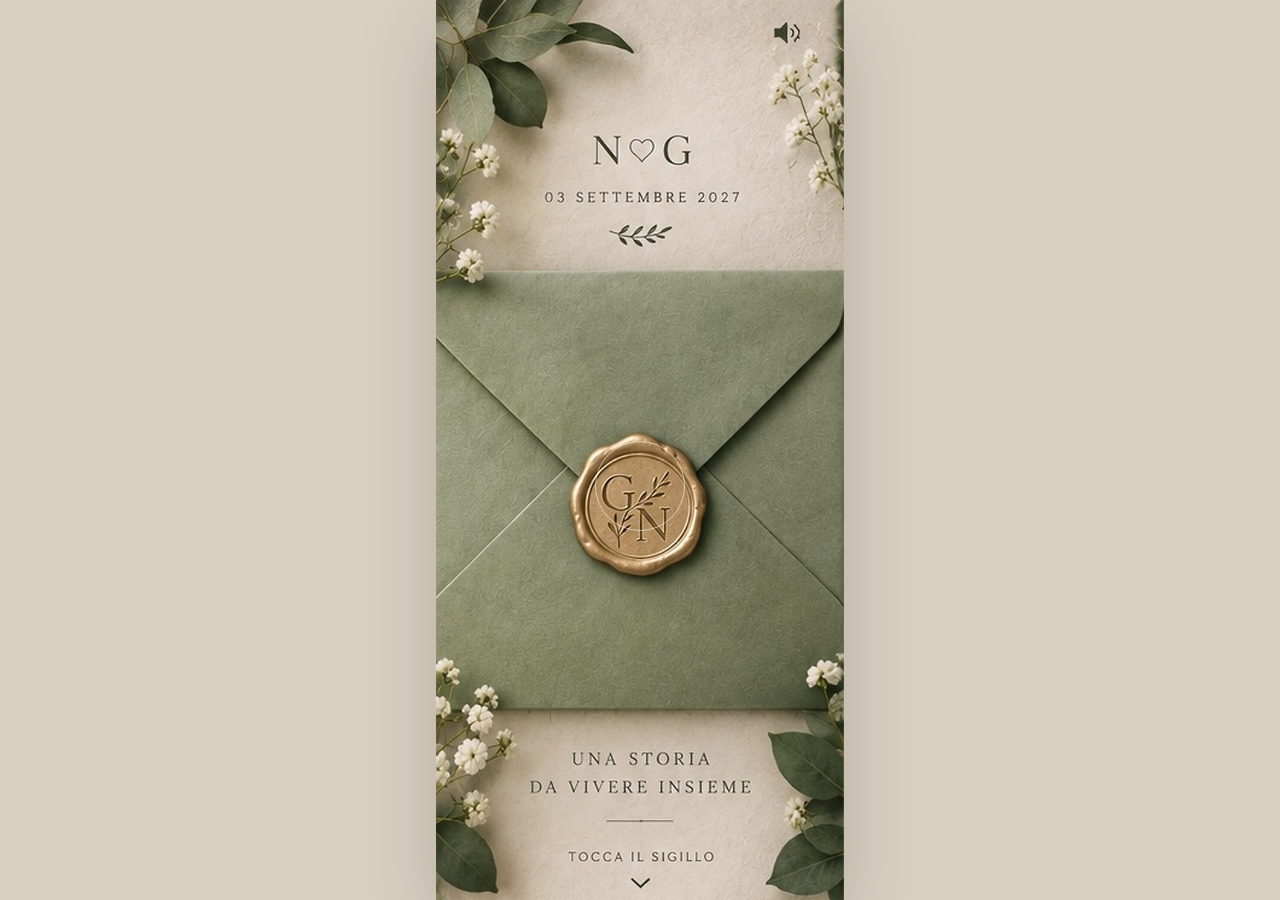
